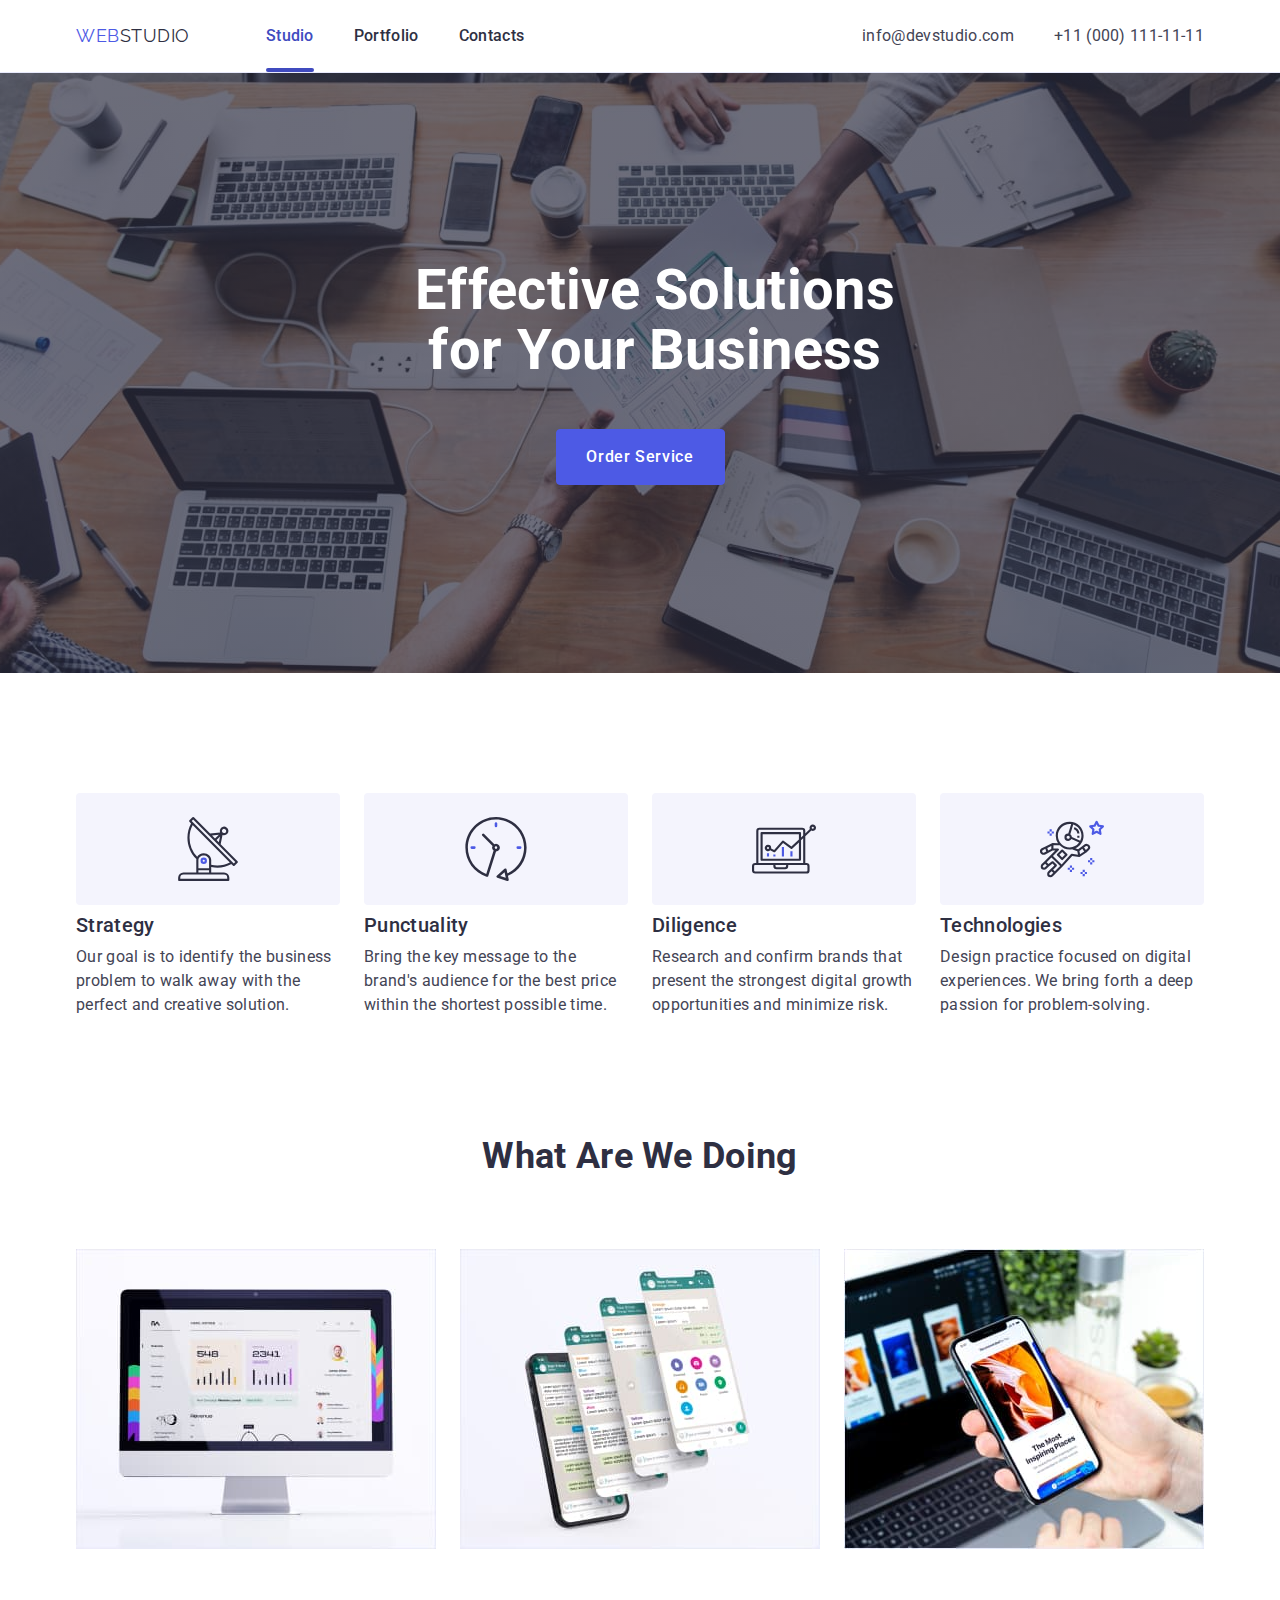
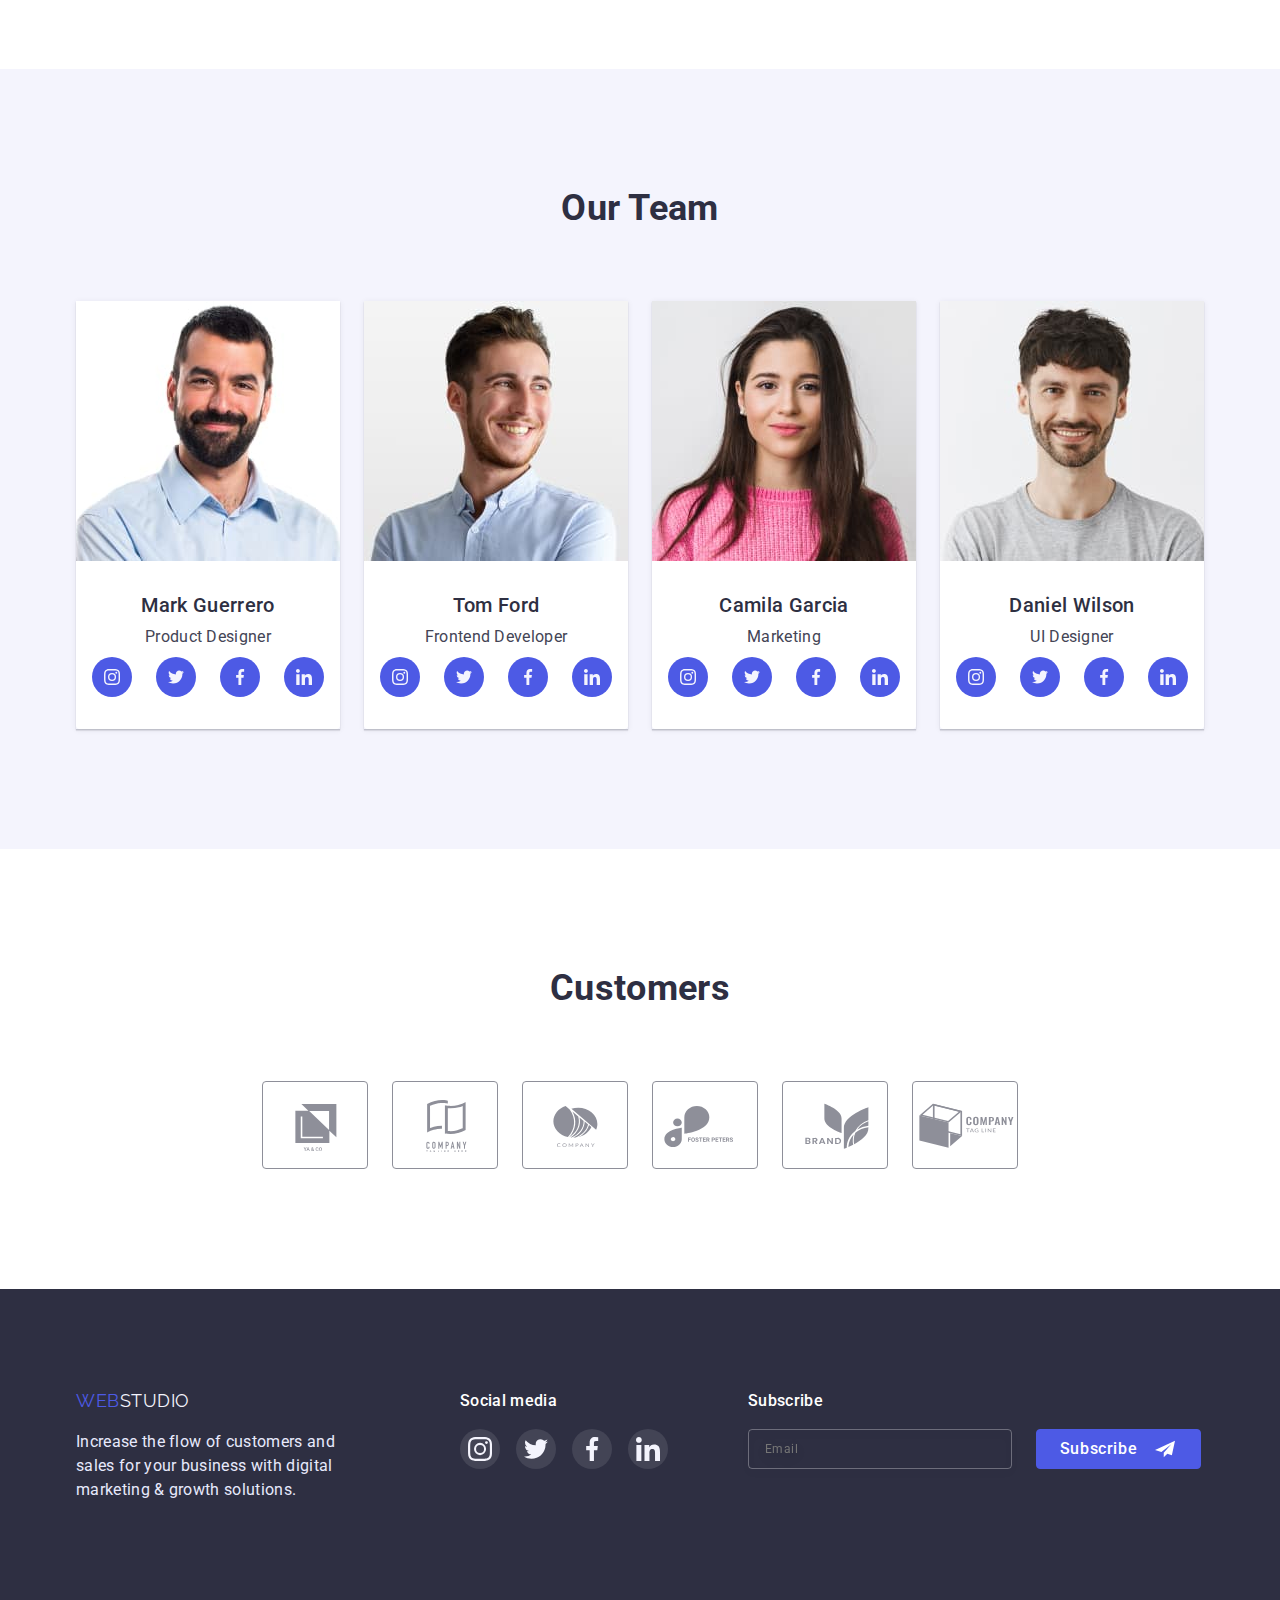
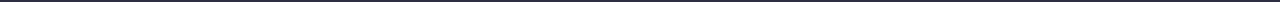
==== index.html @ 606743be "Initial commit" ====
<!DOCTYPE html>
<html lang="en">

<head>
    <meta charset="UTF-8" />
    <meta http-equiv="X-UA-Compatible" content="IE=edge" />
    <meta name="viewport" content="width=device-width, initial-scale=1.0" />
    <title>WebStudio</title>
    <link rel="preconnect" href="https://fonts.googleapis.com" />
    <link rel="preconnect" href="https://fonts.gstatic.com" crossorigin />
    <link href="https://fonts.googleapis.com/css2?family=Raleway:wght@800&family=Roboto:wght@400;500;700&display=swap"
        rel="stylesheet" />
    <link rel="stylesheet"
        href="https://cdnjs.cloudflare.com/ajax/libs/modern-normalize/1.1.0/modern-normalize.min.css">
    <link rel="stylesheet" href="./css/styles.css" />
</head>

<body>

    <!-- Header -->
    <header class="page-header">
        <div class="container header-container">
            <nav class="header-navigation">
                <a href="./index.html" class="header-logo link logo">
                    <span>Web</span>Studio
                </a>
                <ul class="site-navigation list">
                    <li class="header-item">
                        <a class="header-link link current" href="./index.html">Studio</a>
                    </li>
                    <li class="header-item">
                        <a class="header-link link " href="./portfolio.html">
                            Portfolio
                        </a>
                    </li>
                    <li class="header-item">
                        <a class="header-link link" href="">Contacts</a>
                    </li>
                </ul>
            </nav>
            <div class="contacts-address">
                <address class="contacts">
                    <ul class="contacts-navigation list">
                        <li>
                            <a class="mail-link link" href="mailto:info@devstudio.com">
                                info@devstudio.com
                            </a>
                        </li>
                        <li>
                            <a class="tel-link link" href="tel:+110001111111">
                                +11 (000) 111-11-11
                            </a>
                        </li>
                    </ul>
                </address>
            </div>
        </div>
    </header>

    <!-- Main -->
    <main>
        <section class="hero">
            <div class="hero-background">
                <div class="container">
                    <h1 class="hero-title">Effective Solutions for Your Business</h1>
                    <button data-modal-open class="hero-button button" type="button">Order Service</button>
                </div>
            </div>
        </section>
        <section class="section">
            <div class="container">
                <h2 class="section-title visually-hidden">Feature</h2>
                <ul class="feature-list list">
                    <li class="feature-item">
                        <div class="thumb-icon">
                            <svg class="feature-icon" width="64" height="64">
                                <use href="./images/icons.svg#icon-antenna"></use>
                            </svg>
                        </div>
                        <h3 class="title">Strategy</h3>
                        <p class="text">
                            Our goal is to identify the business problem to walk away with the
                            perfect and creative solution.
                        </p>
                    </li>
                    <li class="feature-item">
                        <div class="thumb-icon">
                            <svg class="feature-icon" width="64" height="64">
                                <use href="./images/icons.svg#icon-clock"></use>
                            </svg>
                        </div>
                        <h3 class="title">Punctuality</h3>
                        <p class="text">
                            Bring the key message to the brand's audience for the best price
                            within the shortest possible time.
                        </p>
                    </li>
                    <li class="feature-item icon-diagram">
                        <div class="thumb-icon">
                            <svg class="feature-icon" width="64" height="64">
                                <use href="./images/icons.svg#icon-diagram"></use>
                            </svg>
                        </div>
                        <h3 class="title">Diligence</h3>
                        <p class="text">
                            Research and confirm brands that present the strongest digital
                            growth opportunities and minimize risk.
                        </p>
                    </li>
                    <li class="feature-item icon-astronaut">
                        <div class="thumb-icon">
                            <svg class="feature-icon" width="64" height="64">
                                <use href="./images/icons.svg#icon-astronaut"></use>
                            </svg>
                        </div>
                        <h3 class="title">Technologies</h3>
                        <p class="text">
                            Design practice focused on digital experiences. We bring forth a
                            deep passion for problem-solving.
                        </p>
                    </li>
                </ul>
            </div>
        </section>

        <section class="section no-padding">
            <div class="container">
                <h2 class="section-title">What are we doing</h2>
                <ul class="work-list list">
                    <li class="work-item">
                        <img class="pic" src="./images/computer.jpg" alt="computer" width="360" height="300" />
                    </li>
                    <li class="work-item">
                        <img class="pic" src="./images/phone.jpg" alt="phone" width="360" height="300" />
                    </li>
                    <li class="work-item">
                        <img class="pic" src="./images/laptop.jpg" alt="laptop" width="360" height="300" />
                    </li>
                </ul>
            </div>
        </section>

        <section class="section section-team">
            <div class="container">
                <h2 class="section-title">Our Team</h2>
                <ul class="team-list list">
                    <li class="team-item">
                        <img class="pic" src="./images/product-designer.jpg" alt="photo-product-designer" width="264"
                            height="260" />
                        <div class="content">
                            <h3 class="title">Mark Guerrero</h3>
                            <p class="text">Product Designer</p>
                            <ul class="team-soc-list list">
                                <li class="team-soc-item"><a href="" class="team-soc-link link">
                                        <svg class="team-soc-icon" width="16" height="16">
                                            <use href="./images/icons.svg#icon-instagram">
                                            </use>
                                        </svg>
                                    </a></li>
                                <li class="team-soc-item"><a href="" class="team-soc-link link">
                                        <svg class="team-soc-icon" width="16" height="16">
                                            <use href="./images/icons.svg#icon-twitter">
                                            </use>
                                        </svg>
                                    </a></li>
                                <li class="team-soc-item"><a href="" class="team-soc-link link">
                                        <svg class="team-soc-icon" width="16" height="16">
                                            <use href="./images/icons.svg#icon-facebook">
                                            </use>
                                        </svg>
                                    </a></li>
                                <li class="team-soc-item"><a href="" class="team-soc-link link">
                                        <svg class="team-soc-icon" width="16" height="16">
                                            <use href="./images/icons.svg#icon-linkedin">
                                            </use>
                                        </svg>
                                    </a></li>
                            </ul>
                        </div>
                    </li>
                    <li class="team-item">
                        <img class="pic" src="./images/frontend-developer.jpg" alt="photo-frontend-developer"
                            width="264" height="260" />
                        <div class="content">
                            <h3 class="title">Tom Ford</h3>
                            <p class="text">Frontend Developer</p>
                            <ul class="team-soc-list list">
                                <li class="team-soc-item"><a href="" class="team-soc-link link">
                                        <svg class="team-soc-icon" width="16" height="16">
                                            <use href="./images/icons.svg#icon-instagram">
                                            </use>
                                        </svg>
                                    </a></li>
                                <li class="team-soc-item"><a href="" class="team-soc-link link">
                                        <svg class="team-soc-icon" width="16" height="16">
                                            <use href="./images/icons.svg#icon-twitter">
                                            </use>
                                        </svg>
                                    </a></li>
                                <li class="team-soc-item"><a href="" class="team-soc-link link">
                                        <svg class="team-soc-icon" width="16" height="16">
                                            <use href="./images/icons.svg#icon-facebook">
                                            </use>
                                        </svg>
                                    </a></li>
                                <li class="team-soc-item"><a href="" class="team-soc-link link">
                                        <svg class="team-soc-icon" width="16" height="16">
                                            <use href="./images/icons.svg#icon-linkedin">
                                            </use>
                                        </svg>
                                    </a></li>
                            </ul>
                        </div>
                    </li>
                    <li class="team-item">
                        <img class="pic" src="./images/marketing.jpg" alt="photo-marketing" width="264" height="260" />
                        <div class="content">
                            <h3 class="title">Camila Garcia</h3>
                            <p class="text">Marketing</p>
                            <ul class="team-soc-list list">
                                <li class="team-soc-item"><a href="" class="team-soc-link link">
                                        <svg class="team-soc-icon" width="16" height="16">
                                            <use href="./images/icons.svg#icon-instagram">
                                            </use>
                                        </svg>
                                    </a></li>
                                <li class="team-soc-item"><a href="" class="team-soc-link link">
                                        <svg class="team-soc-icon" width="16" height="16">
                                            <use href="./images/icons.svg#icon-twitter">
                                            </use>
                                        </svg>
                                    </a></li>
                                <li class="team-soc-item"><a href="" class="team-soc-link link">
                                        <svg class="team-soc-icon" width="16" height="16">
                                            <use href="./images/icons.svg#icon-facebook">
                                            </use>
                                        </svg>
                                    </a></li>
                                <li class="team-soc-item"><a href="" class="team-soc-link link">
                                        <svg class="team-soc-icon" width="16" height="16">
                                            <use href="./images/icons.svg#icon-linkedin">
                                            </use>
                                        </svg>
                                    </a></li>
                            </ul>
                        </div>
                    </li>
                    <li class="team-item">
                        <img class="pic" src="./images/ui-designer.jpg" alt="photo-ui-designer" width="264"
                            height="260" />
                        <div class="content">
                            <h3 class="title">Daniel Wilson</h3>
                            <p class="text">UI Designer</p>
                            <ul class="team-soc-list list">
                                <li class="team-soc-item"><a href="" class="team-soc-link link">
                                        <svg class="team-soc-icon" width="16" height="16">
                                            <use href="./images/icons.svg#icon-instagram">
                                            </use>
                                        </svg>
                                    </a></li>
                                <li class="team-soc-item"><a href="" class="team-soc-link link">
                                        <svg class="team-soc-icon" width="16" height="16">
                                            <use href="./images/icons.svg#icon-twitter">
                                            </use>
                                        </svg>
                                    </a></li>
                                <li class="team-soc-item"><a href="" class="team-soc-link link">
                                        <svg class="team-soc-icon" width="16" height="16">
                                            <use href="./images/icons.svg#icon-facebook">
                                            </use>
                                        </svg>
                                    </a></li>
                                <li class="team-soc-item"><a href="" class="team-soc-link link">
                                        <svg class="team-soc-icon" width="16" height="16">
                                            <use href="./images/icons.svg#icon-linkedin">
                                            </use>
                                        </svg>
                                    </a></li>
                            </ul>
                        </div>

                    </li>
                </ul>
            </div>
        </section>
        <section class="section">
            <div class="container">
                <h2 class="section-title">Customers</h2>
                <ul class="customers-list list">
                    <li class="customers-item">
                        <a href="" class="customers-link link">
                            <svg class="customers-icon" width="104" height="56">
                                <use href="./images/icons.svg#icon-logo-ya-co"></use>
                            </svg>
                        </a>
                    </li>
                    <li class=" customers-item">
                        <a href="" class="customers-link link">
                            <svg class="customers-icon" width="104" height="56">
                                <use href="./images/icons.svg#icon-logo-company-1"></use>
                            </svg>
                        </a>
                    </li>
                    <li class="customers-item">
                        <a href="" class="customers-link link">
                            <svg class="customers-icon" width="104" height="56">
                                <use href="./images/icons.svg#icon-logo-company-2"></use>
                            </svg>
                        </a>
                    </li>
                    <li class="customers-item">
                        <a href="" class="customers-link link">
                            <svg class="customers-icon" width="104" height="56">
                                <use href="./images/icons.svg#icon-logo-foster-peters"></use>
                            </svg>
                        </a>
                    </li>
                    <li class="customers-item">
                        <a href="" class="customers-link link">
                            <svg class="customers-icon" width="104" height="56">
                                <use href="./images/icons.svg#icon-logo-brand"></use>
                            </svg>
                        </a>
                    </li>
                    <li class="customers-item">
                        <a href="" class="customers-link link">
                            <svg class="customers-icon" width="104" height="56">
                                <use href="./images/icons.svg#icon-logo-tag-line"></use>
                            </svg>
                        </a>
                    </li>
                </ul>
            </div>
        </section>
    </main>

    <!-- Footer -->
    <footer class="footer">
        <div class="container">
            <div class="footer-content">
                <div class="footer-logo-text">
                    <a href="./index.html" class="footer-logo link logo">
                        <span>Web</span>Studio
                    </a>
                    <p class="footer-text">
                        Increase the flow of customers and sales for your business with digital
                        marketing & growth solutions.
                    </p>
                </div>
                <div class="footer-social">
                    <h3 class="footer-title">Social media</h3>
                    <ul class="footer-soc-list list">
                        <li class="footer-soc-item"><a href="" class="footer-soc-link link">
                                <svg class="footer-soc-icon" width="24" height="24">
                                    <use href="./images/icons.svg#icon-instagram">
                                    </use>
                                </svg>
                            </a></li>
                        <li class="footer-soc-item"><a href="" class="footer-soc-link link">
                                <svg class="footer-soc-icon" width="24" height="24">
                                    <use href="./images/icons.svg#icon-twitter">
                                    </use>
                                </svg>
                            </a></li>
                        <li class="footer-soc-item"><a href="" class="footer-soc-link link">
                                <svg class="footer-soc-icon" width="24" height="24">
                                    <use href="./images/icons.svg#icon-facebook">
                                    </use>
                                </svg>
                            </a></li>
                        <li class="footer-soc-item"><a href="" class="footer-soc-link link">
                                <svg class="footer-soc-icon" width="24" height="24">
                                    <use href="./images/icons.svg#icon-linkedin">
                                    </use>
                                </svg>
                            </a></li>
                    </ul>
                </div>
                <div class="footer-online-form">
                    <h3 class="footer-title">Subscribe</h3>
                    <form class="online-form">
                        <input class="online-input" name="online-email" type="email" placeholder="Email">
                        <button class="online-button button" type="submit">
                            Subscribe
                            <svg class="button-icon" width="24" height="20">
                                <use href="./images/icons.svg#icon-Subscribe">
                                </use>
                            </svg>
                        </button>
                    </form>
                </div>
            </div>
        </div>
    </footer>

    <!-- Modal window -->
    <div data-modal class="backdrop is-hidden">
        <div class="modal">
            <button data-modal-close class="modal-button" type="button">
                <svg width="24" height="24">
                    <use href="./images/icons.svg#icon-close">
                    </use>
                </svg>
            </button>
            <p class="modal-title">Leave your contacts and we will call you back</p>
            <form class="modal-form">
                <div class="modal-field-input">
                    <div class="modal-field">
                        <label class="input-text" for="name">Name</label>
                        <div class="input-wrap">
                            <input class="modal-input" name="user-name" id="name" type="text">
                            <svg class="modal-icon" width="18" height="24">
                                <use href="./images/icons.svg#icon-person">
                                </use>
                            </svg>
                        </div>
                    </div>
                    <div class="modal-field">
                        <label class="input-text" for="tel">Phone</label>
                        <div class="input-wrap">
                            <input class="modal-input" name="user-tel" id="tel" type="tel">
                            <svg class="modal-icon" width="18" height="24">
                                <use href="./images/icons.svg#icon-phone">
                                </use>
                            </svg>
                        </div>
                    </div>
                    <div class="modal-field">
                        <label class="input-text" for="email">Email</label>
                        <div class="input-wrap">
                            <input class="modal-input" name="user-email" id="email" type="email">
                            <svg class="modal-icon" width="18" height="24">
                                <use href="./images/icons.svg#icon-email">
                                </use>
                            </svg>
                        </div>
                    </div>
                    <div class="modal-field">
                        <label class="input-text" for="text">Comment</label>
                        <textarea class="modal-comment" name="text" id="text" placeholder="Text input"></textarea>
                    </div>
                </div>
                <div class="modal-field">
                    <input class="checkbox-input visually-hidden" type="checkbox" name="conditions" id="conditions"
                        value="true">
                    <label class="checkbox-text" for="conditions">I accept the terms and conditions of the <span>Privacy
                            Policy</span></label>
                </div>

                <button class="hero-button button" type="submit">Send</button>
            </form>
        </div>

    </div>
    <script src="./js/modal.js"></script>
</body>

</html>
---- css/styles.css ----
:root {
  --primary-text-color: #434455;
  --dark-background-color: #2e2f42;
  --primary-active-color: #4d5ae5;
  --important-color: #ffffff;
  --pressed-state-color: #404bbf;
  --accent-color: #e7e9fc;
  --light-background-color: #f4f4fd;
  --lin-gradient: linear-gradient(rgba(46, 47, 66, 0.7), rgba(46, 47, 66, 0.7));
  --border-color: #8e8f99;
  --success-messages-color: #31d0aa;
  --timing-function: cubic-bezier(0.4, 0, 0.2, 1);
}

h1,
h2,
h3,
h4,
h5,
h6,
p {
  margin-top: 0;
  margin-bottom: 0;
}

.list {
  list-style: none;
  margin: 0px;
  padding: 0px;
}

.link {
  text-decoration: none;
}

img {
  display: block;
}

.title {
  margin-bottom: 8px;
}

body {
  font-family: 'Roboto', sans-serif;
  letter-spacing: 0.02em;
  font-size: 16px;
  line-height: 1.5;

  color: var(--primary-text-color);
  background-color: var(--important-color);
}

.container {
  width: 1158px;
  margin: 0 auto;
  padding: 0px 15px;
}

.button {
  display: inline-block;
  border: 1px solid transparent;
  border-radius: 4px;

  font-family: inherit;
  font-weight: 500;
  font-size: 16px;
  line-height: 1.5;
  letter-spacing: 0.04em;
  cursor: pointer;
  text-align: center;
}

.logo {
  font-family: 'Raleway';
  font-size: 18px;
  line-height: 1.33;
  letter-spacing: 0.03em;
  text-transform: uppercase;
}

.visually-hidden {
  position: absolute;

  width: 1px;
  height: 1px;
  margin: -1px;
  border: 0;
  padding: 0;

  white-space: nowrap;
  clip-path: inset(100%);
  clip: rect(0 0 0 0);
  overflow: hidden;
}

/* =============Header logo=============== */
.page-header {
  border-bottom: 1px solid var(--accent-color);
}

.header-logo {
  display: block;
  margin-right: 76px;
  padding-top: 24px;
  padding-bottom: 24px;

  color: var(--dark-background-color);

  transition: color 250ms var(--timing-function);
}

.header-logo span {
  color: var(--primary-active-color);
}

.header-logo:hover,
.header-logo:focus {
  color: var(--primary-active-color);
}

/* =============Site navigation=============== */
.header-link {
  position: relative;

  display: block;
  padding-top: 24px;
  padding-bottom: 24px;

  font-weight: 500;
  font-size: 16px;
  line-height: 1.5;

  color: var(--dark-background-color);

  transition: color 250ms var(--timing-function);
}

.site-navigation .header-link:hover,
.site-navigation .header-link:focus {
  color: var(--primary-active-color);
}

.site-navigation .header-link.link.current {
  color: var(--pressed-state-color);
}
.current::after {
  content: '';

  width: 100%;
  height: 4px;

  position: absolute;
  left: 0;
  bottom: 0;

  display: block;

  background-color: var(--pressed-state-color);
  border-radius: 2px;
}

.site-navigation {
  display: flex;
  gap: 40px;
}

.header-navigation {
  display: flex;
}

.header-container {
  display: flex;
  align-items: center;
}

/* =============Contacts=============== */
.mail-link,
.tel-link {
  font-style: normal;
  font-weight: 400;
  font-size: 16px;
  line-height: 1.5;
  padding-top: 24px;
  padding-bottom: 24px;

  color: var(--primary-text-color);

  transition: color 250ms var(--timing-function);
}

.contacts .mail-link:hover,
.contacts .mail-link:focus,
.contacts .tel-link:hover,
.contacts .tel-link:focus {
  color: var(--primary-active-color);
}

.contacts-navigation {
  display: flex;
  gap: 40px;
}

.contacts-address {
  margin-left: auto;
}

/* =============Hero=============== */
.hero {
  max-width: 1440px;
  height: 600px;

  background-color: var(--dark-background-color);

  padding-top: 188px;
  padding-bottom: 188px;
  margin-right: auto;
  margin-left: auto;

  background-image: var(--lin-gradient), url(../images/people-office.jpg);
  background-size: cover;
  background-repeat: no-repeat;
  background-position: center;
}

.hero .container {
  max-width: 494px;
  text-align: center;
}

.hero-title {
  width: 494px;
  margin-bottom: 48px;

  color: var(--important-color);
  font-weight: 700;
  font-size: 56px;
  line-height: 1.07;
  text-align: center;
}

.hero-button {
  min-width: 169px;
  height: 56px;

  color: var(--important-color);
  background-color: var(--primary-active-color);
  border-color: var(--primary-active-color);

  transition: background-color 250ms var(--timing-function),
    border-color 250ms var(--timing-function);
}

.hero-button:is(:hover, :focus) {
  background-color: var(--pressed-state-color);
  border-color: var(--pressed-state-color);
}

/* =============Sections=============== */
.section {
  padding-top: 120px;
  padding-bottom: 120px;
}

.section.no-padding {
  padding-top: 0px;
  padding-bottom: 120px;
}

.section-title {
  margin-bottom: 72px;

  color: var(--dark-background-color);
  font-size: 36px;
  line-height: 1.11;
  text-align: center;
  text-transform: capitalize;
}

.feature-list .title {
  color: var(--dark-background-color);
  font-weight: 500;
  font-size: 20px;
  line-height: 1.2;
}

.feature-list {
  display: flex;
  flex-wrap: wrap;
}

.feature-item {
  width: calc((100% - 72px) / 4);
  margin-right: 24px;
  margin-bottom: 24px;
}

.feature-item:nth-child(4n) {
  margin-right: 0px;
}

.feature-item:nth-last-child(-n + 4) {
  margin-bottom: 0px;
}

.feature-item .thumb-icon {
  width: 100%;
  height: 112px;
  border-radius: 4px;
  margin: 0px auto 8px auto;
  display: flex;
  justify-content: center;
  align-items: center;
  text-align: center;
  background-color: var(--light-background-color);
}

.feature-item .thumb-icon > use {
  display: block;
}

.work-list {
  display: flex;
  gap: 24px;
}

.work-item {
  width: 360px;
}

section.section-team {
  background-color: var(--light-background-color);
}

.team-list {
  display: flex;
  flex-wrap: wrap;
}

.team-item {
  width: calc((100% - 72px) / 4);
  margin-right: 24px;
  margin-bottom: 24px;
  box-shadow: 0px 1px 6px rgba(46, 47, 66, 0.08),
    0px 1px 1px rgba(46, 47, 66, 0.16), 0px 2px 1px rgba(46, 47, 66, 0.08);
}

.team-item:nth-child(4n) {
  margin-right: 0px;
}

.team-item:nth-last-child(-n + 4) {
  margin-bottom: 0px;
}

.team-item .content {
  display: block;
  max-width: 264px;
  padding-top: 32px;
  padding-bottom: 32px;
  border-radius: 0px 0px 4px 4px;
  background-color: var(--important-color);
  text-align: center;
}

.team-list .title {
  color: var(--dark-background-color);
  font-weight: 500;
  font-size: 20px;
  line-height: 1.2;
}

.team-soc-list {
  display: flex;
  justify-content: center;
  gap: 24px;
}

.team-soc-item {
  width: 40px;
  height: 40px;
  margin-top: 8px;
}

.team-soc-link {
  width: 100%;
  height: 100%;
  border-radius: 50%;

  display: flex;
  justify-content: center;
  align-items: center;

  background-color: var(--primary-active-color);

  transition: background-color 250ms var(--timing-function);
}

.team-soc-link:is(:hover, :focus) {
  background-color: var(--pressed-state-color);
}

.customers-list {
  display: flex;
  gap: 24px;
  justify-content: center;
}

.customers-item {
  width: calc((100%-120px) / 6);
  height: 88px;
}

.customers-link {
  width: 100%;
  height: 100%;
  border: 1px solid var(--border-color);
  border-radius: 4px;
  display: flex;
  justify-content: center;
  align-items: center;

  transition: border-color 250ms var(--timing-function);
}

.customers-link:is(:hover, :focus) {
  border-color: var(--pressed-state-color);
}

.customers-icon {
  fill: var(--border-color);

  transition: fill 250ms var(--timing-function);
}

.customers-link:is(:hover, :focus) .customers-icon {
  fill: var(--pressed-state-color);
}

/* =============Footer=============== */
.footer {
  padding-top: 100px;
  padding-bottom: 100px;

  background: var(--dark-background-color);
}

.footer-content {
  display: flex;
}

.footer .footer-logo {
  color: var(--light-background-color);
  font-family: 'Raleway';

  transition: color 250ms var(--timing-function);
}

.footer-logo span {
  color: var(--primary-active-color);
}

.footer-logo:hover,
.footer-logo:focus {
  color: var(--primary-active-color);
}

.footer .footer-text {
  width: 264px;
  margin-top: 16px;

  color: var(--accent-color);
}

.footer-logo-text {
  display: block;
  margin-right: 120px;
}

.footer-title {
  font-weight: 500;
  font-size: 16px;
  line-height: 1.5;

  color: var(--important-color);
  margin-bottom: 16px;
}

.footer-social {
  display: block;
  margin-right: 80px;
}

.footer-soc-list {
  display: flex;
  justify-content: center;
  gap: 16px;
}

.footer-soc-item {
  width: 40px;
  height: 40px;
}

.footer-soc-link {
  width: 100%;
  height: 100%;

  border-radius: 50%;

  display: flex;
  justify-content: center;
  align-items: center;
  background-color: var(--primary-text-color);

  transition: background-color 250ms var(--timing-function);
}

.footer-soc-link:is(:hover, :focus) {
  background-color: var(--success-messages-color);
}

.online-form {
  display: flex;
  gap: 24px;
}

.online-input {
  width: 264px;
  height: 40px;
  border: 1px solid rgba(255, 255, 255, 0.3);
  border-radius: 4px;

  padding-left: 16px;

  font-size: 12px;
  line-height: 2;
  letter-spacing: 0.04em;

  color: rgba(255, 255, 255, 0.6);
  filter: drop-shadow(0px 4px 4px rgba(0, 0, 0, 0.15));
  background-color: transparent;
}

.online-button {
  width: 165px;
  height: 40px;

  display: flex;

  justify-content: center;
  align-items: center;
  border-radius: 4px;

  color: var(--important-color);
  background-color: var(--primary-active-color);
  border-color: var(--primary-active-color);

  transition: background-color 250ms var(--timing-function),
    border-color 250ms var(--timing-function);
}

.button-icon {
  fill: var(--important-color);
  margin-left: 16px;
}

.online-button:is(:hover, :focus) {
  background-color: var(--pressed-state-color);
  border-color: var(--pressed-state-color);
}

/* .button-wrap {
  display: flex;
  gap: 16px;
  justify-content: center;
  align-items: center;
} */

/* =============Portfolio=============== */
.section-portfolio {
  padding-top: 96px;
  padding-bottom: 120px;
}

.button-filter {
  padding: 12px 24px;

  color: var(--primary-active-color);
  background-color: var(--light-background-color);
  border-color: var(--accent-color);

  transition: color 250ms var(--timing-function),
    background-color 250ms var(--timing-function),
    box-shadom 250ms var(--timing-function);
}

.button-filter:is(:hover, :focus) {
  color: var(--important-color);
  background-color: var(--pressed-state-color);
  box-shadow: 0px 3px 1px rgba(0, 0, 0, 0.1), 0px 2px 1px rgba(0, 0, 0, 0.08),
    0px 2px 2px rgba(0, 0, 0, 0.12);
}

.project-card-list .title {
  color: var(--dark-background-color);
  font-weight: 500;
  font-size: 20px;
  line-height: 1.2;
}

.filter-list {
  display: flex;
  gap: 24px;
  justify-content: center;
}

.filter-container {
  margin-bottom: 81px;
}

.project-card-list {
  display: flex;
  flex-wrap: wrap;
  gap: 48px 24px;
}

.project-card-link {
  display: block;
  transition: box-shadow 250ms var(--timing-function);
}

.project-card-thumb {
  position: relative;
  top: 0px;
  left: 0px;
  overflow: hidden;
}

.project-card-thumb::before {
  content: '';

  position: absolute;

  width: 100%;
  height: 100%;

  background-color: var(--primary-active-color);

  transform: translateY(100%);
  transition: transform 250ms var(--timing-function);
}

.project-card-item:hover .project-card-thumb::before {
  transform: translateY(0%);
}

.project-card-thumb .text {
  position: absolute;
  display: inline-block;
  width: 296px;
  top: 40px;
  left: 50%;
  transform: translate(-50%);
  opacity: 0;

  color: var(--light-background-color);

  transition: opacity 250ms var(--timing-function);
}

.project-card-item:hover .text {
  opacity: 1;
}

.project-card-item {
  width: calc((100% - 48px) / 3);
}

.project-card-item:nth-child(3n) {
  margin-right: 0px;
}

.project-card-item:nth-last-child(-n + 3) {
  margin-bottom: 0px;
}

.project-card-item .content {
  display: block;
  border-right: 1px solid var(--accent-color);
  border-bottom: 1px solid var(--accent-color);
  border-left: 1px solid var(--accent-color);
  background-color: var(--important-color);
  padding: 32px 16px;
  text-align: left;
}

.project-card-link:is(:hover, :focuc) {
  box-shadow: 0px 1px 6px rgba(46, 47, 66, 0.08),
    0px 1px 1px rgba(46, 47, 66, 0.16), 0px 2px 1px rgba(46, 47, 66, 0.08);
}

/* =============Backdrop=============== */
.backdrop {
  position: fixed;
  top: 0;
  left: 0;
  width: 100%;
  height: 100%;

  background: rgba(46, 47, 66, 0.4);

  transition: opacity 250ms var(--timing-function),
    visibility 250ms var(--timing-function);
}

.backdrop.is-hidden {
  opacity: 0;
  visibility: hidden;
  pointer-events: none;
}

.modal {
  position: absolute;
  top: 50%;
  left: 50%;
  transform: translate(-50%, -50%) scale(1);

  width: 408px;
  min-height: 576px;
  padding: 72px 24px 24px 24px;

  background: #fcfcfc;
  box-shadow: 0px 1px 1px rgba(0, 0, 0, 0.14), 0px 1px 3px rgba(0, 0, 0, 0.12),
    0px 2px 1px rgba(0, 0, 0, 0.2);
  border-radius: 4px;

  transition: transform 250ms var(--timing-function);
}

.backdrop.is-hidden .modal {
  transform: translate(-50%, -50%) scale(0);
}

.modal-button {
  position: absolute;
  top: 24px;
  right: 24px;

  width: 24px;
  height: 24px;
  border: 1px solid rgba(0, 0, 0, 0.1);
  border-radius: 50%;
  background-color: var(--accent-color);

  display: flex;
  justify-content: center;
  align-items: center;
  margin-left: auto;
  cursor: pointer;

  transition: color 250ms var(--timing-function),
    background-color 250ms var(--timing-function),
    fill 250ms var(--timing-function);
}

.modal-title {
  font-weight: 500;
  font-size: 16px;

  text-align: center;
  margin-bottom: 16px;

  color: var(--dark-background-color);
}
.modal-button:hover,
.modal-button:focus {
  color: var(--pressed-state-color);
  background-color: var(--pressed-state-color);
  fill: var(--important-color);
}

.modal-input {
  width: 100%;
  height: 40px;
  outline: transparent;

  border: 1px solid rgba(33, 33, 33, 0.2);
  border-radius: 4px;
  padding-left: 38px;

  background-color: transparent;
  color: var(--dark-background-color);
}

.modal-input:focus {
  border: 1px solid var(--primary-active-color);
}

.modal-input:focus + .modal-icon {
  fill: var(--primary-active-color);
}

.modal-input::placeholder {
  color: rgba(117, 117, 117, 0.5);
}
.input-wrap {
  position: relative;
  margin-bottom: 8px;
}
.modal-icon {
  position: absolute;
  left: 16px;
  top: 50%;
  transform: translateY(-50%);
}

.input-text {
  font-size: 12px;
  line-height: 1.17;
  letter-spacing: 0.04em;

  display: inline-block;
  margin-bottom: 4px;

  color: var(--border-color);
}

.modal-comment {
  width: 100%;
  height: 135px;
  outline: transparent;

  border: 1px solid rgba(33, 33, 33, 0.2);
  border-radius: 4px;
  padding: 16px;
  resize: none;

  font-size: 12px;
  line-height: 1.17;
  letter-spacing: 0.04em;

  background-color: transparent;
  color: var(--dark-background-color);
}

.modal-comment:focus {
  border: 1px solid var(--primary-active-color);
}

.modal-comment::placeholder {
  color: rgba(117, 117, 117, 0.5);
}

.modal-field-input {
  margin-bottom: 16px;
  text-align: left;
}
.checkbox-text {
  font-size: 12px;
  line-height: 1.17;
  letter-spacing: 0.04em;

  display: flex;
  margin-bottom: 24px;

  color: #757575;
}

.checkbox-text::before {
  content: '';
  width: 16px;
  height: 16px;
  margin-right: 8px;

  border: 1.25px solid var(--dark-background-color);
  border-radius: 2px;
}

.checkbox-text span {
  text-decoration-line: underline;
  padding-left: 4px;
  color: var(--primary-active-color);
}

.checkbox-input:checked + .checkbox-text::before {
  background-color: var(--pressed-state-color);
  border: none;
  background-image: url(../images/click.svg);
  background-repeat: no-repeat;
  background-position: center;
}

.checkbox-input:focus + .checkbox-text::before {
  border-color: var(--pressed-state-color);
}

.modal-form {
  text-align: center;
}
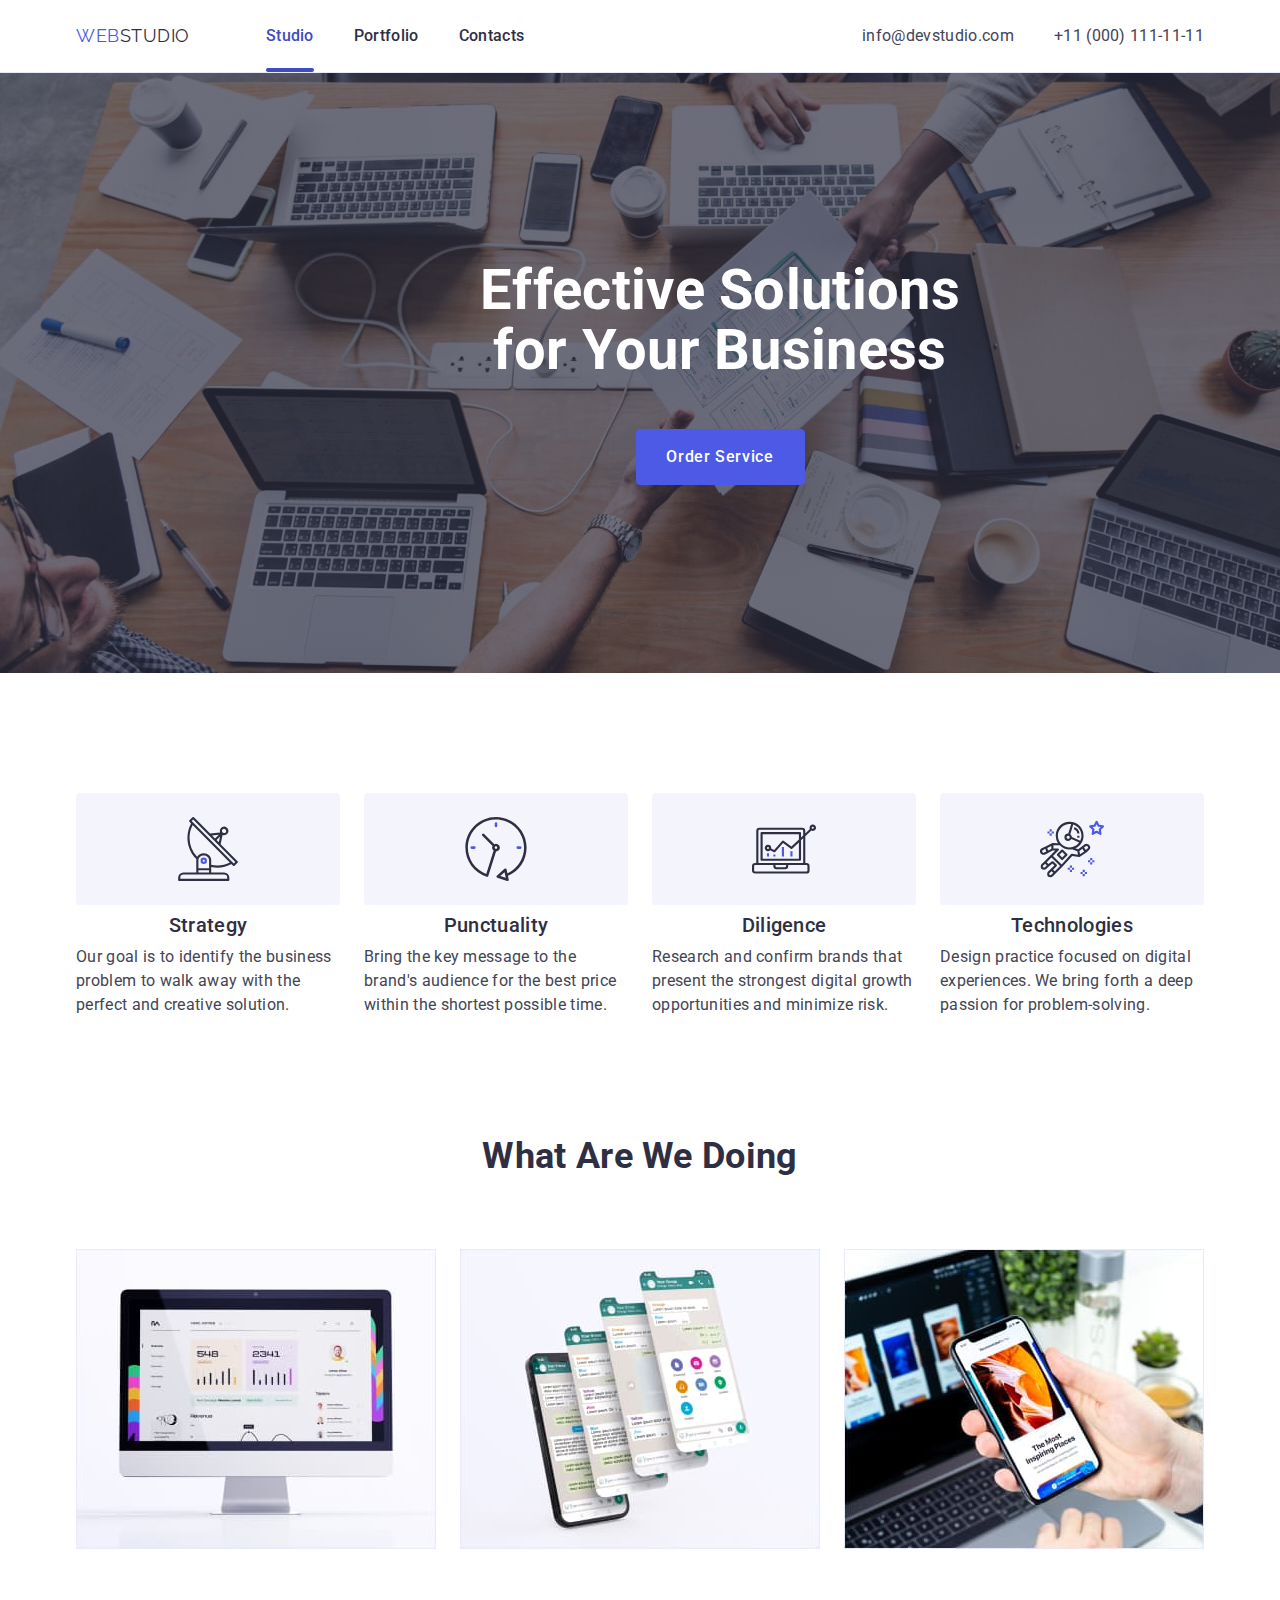
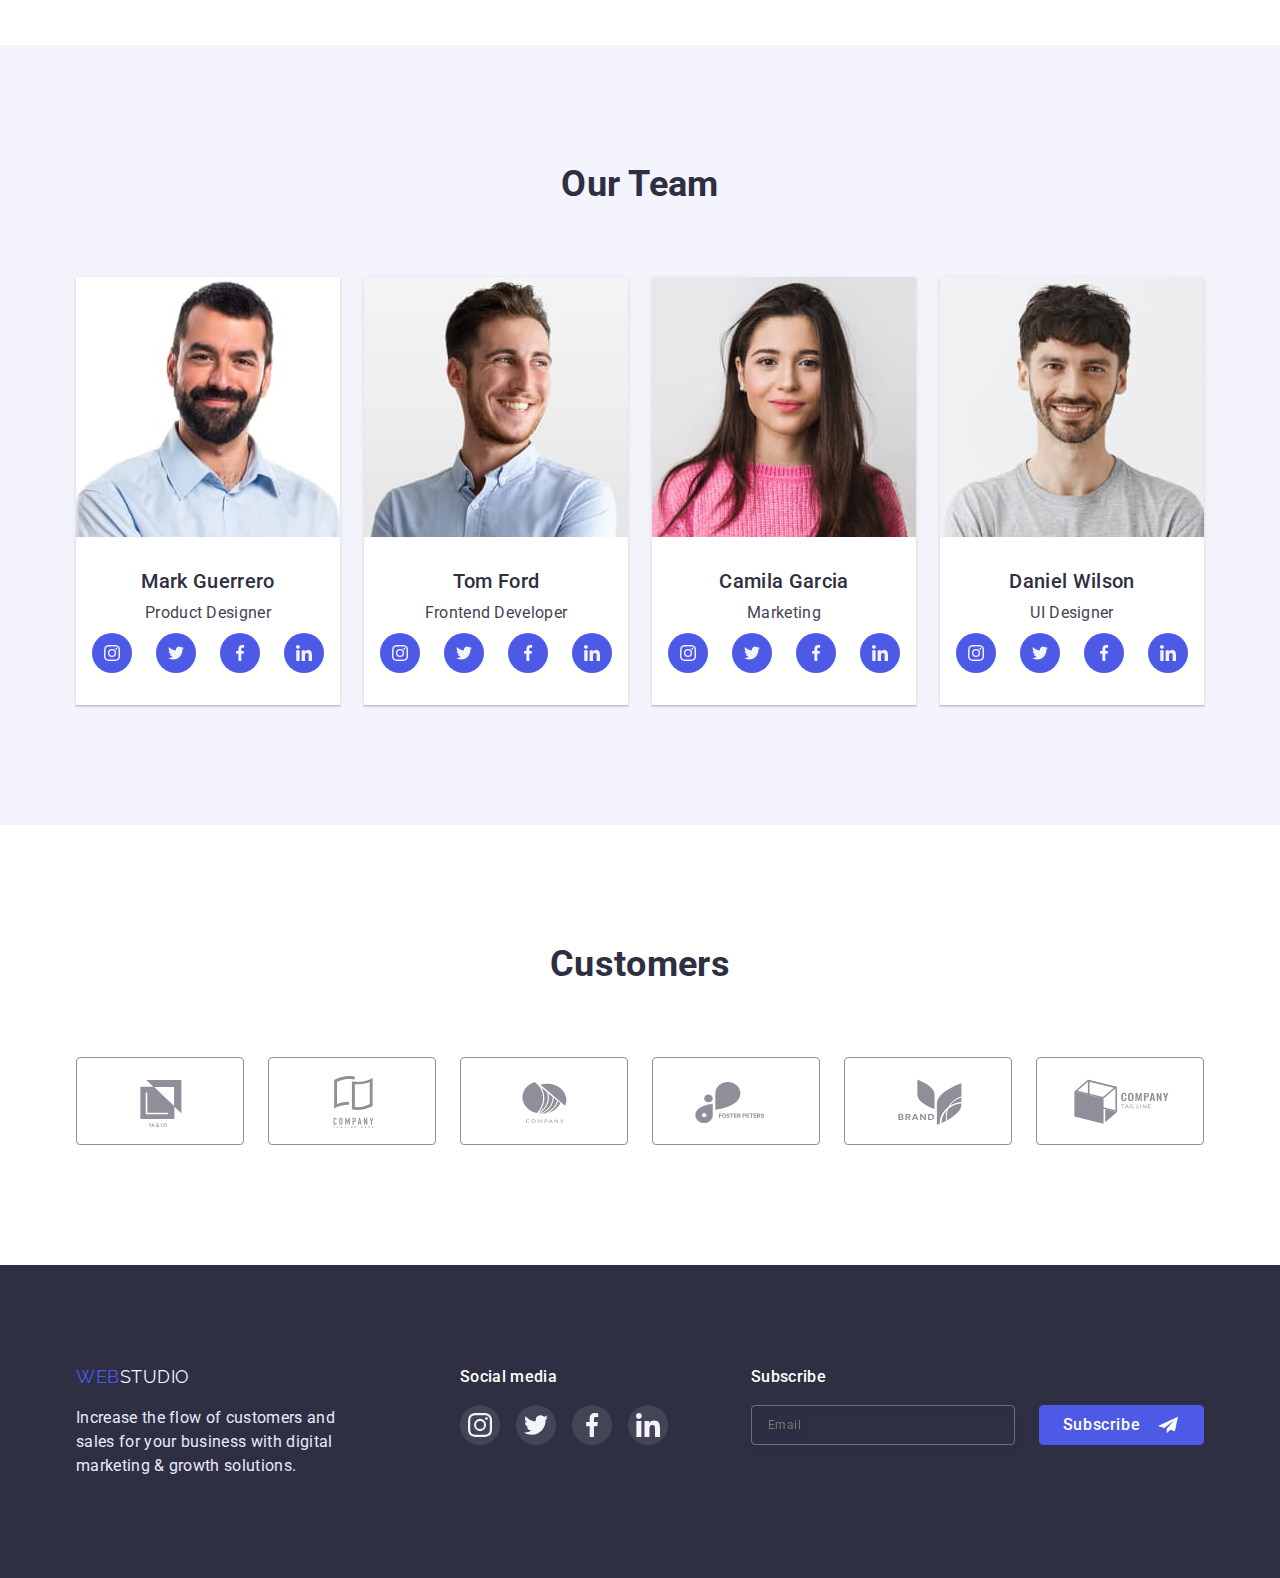
==== commit dad66c5b: "added an adaptive layout on the main page" ====
--- a/index.html
+++ b/index.html
@@ -13,6 +13,9 @@
     <link rel="stylesheet"
         href="https://cdnjs.cloudflare.com/ajax/libs/modern-normalize/1.1.0/modern-normalize.min.css">
     <link rel="stylesheet" href="./css/styles.css" />
+    <link rel="stylesheet" href="./css/mobile.css" />
+    <link rel="stylesheet" href="./css/tablet.css" />
+    <link rel="stylesheet" href="./css/desktop.css" />
 </head>
 
 <body>
@@ -54,11 +57,86 @@
                     </ul>
                 </address>
             </div>
+            <button class="menu-button js-open-menu" type="button" aria-expanded="false" aria-controls="mobile-menu">
+                <svg class="menu-icon" width="32" height="22">
+                    <use href="./images/icons.svg#icon-menu-icon"></use>
+                </svg>
+            </button>
+        </div>
+        <div class="mobile-menu js-menu-container is-open" id="mobile-menu">
+            <div class="container mobile-menu-container">
+                <div class="blok-menu">
+                    <button class="menu-close-button js-close-menu" type="button">
+                        <svg width="24" height="24">
+                            <use href="./images/icons.svg#icon-close">
+                            </use>
+                        </svg>
+                    </button>
+                    <ul class="mobile-menu-list list">
+                        <li class="mobile-menu-item">
+                            <a class="mobile-menu-link link current" href="./index.html">Studio</a>
+                        </li>
+                        <li class="mobile-menu-item">
+                            <a class="mobile-menu-link link " href="./portfolio.html">
+                                Portfolio
+                            </a>
+                        </li>
+                        <li class="mobile-menu-item">
+                            <a class="mobile-menu-link link" href="">Contacts</a>
+                        </li>
+                    </ul>
+                </div>
+                <div>
+                    <div class="mobile-contacts-address">
+                        <address class="mobile-contacts">
+                            <ul class="mobile-contacts-navigation list">
+                                <li>
+                                    <a class="mobile-tel-link link" href="tel:+110001111111">
+                                        +11 (000) 111-11-11
+                                    </a>
+                                </li>
+                                <li>
+                                    <a class="mobile-mail-link link" href="mailto:info@devstudio.com">
+                                        info@devstudio.com
+                                    </a>
+                                </li>
+                            </ul>
+                        </address>
+                    </div>
+                    <ul class="mobile-soc-list list">
+                        <li class="mobile-soc-item"><a href="" class="mobile-soc-link link">
+                                <svg class="mobile-soc-icon" width="16" height="16">
+                                    <use href="./images/icons.svg#icon-instagram">
+                                    </use>
+                                </svg>
+                            </a></li>
+                        <li class="mobile-soc-item"><a href="" class="team-soc-link link">
+                                <svg class="mobile-soc-icon" width="16" height="16">
+                                    <use href="./images/icons.svg#icon-twitter">
+                                    </use>
+                                </svg>
+                            </a></li>
+                        <li class="mobile-soc-item"><a href="" class="team-soc-link link">
+                                <svg class="mobile-soc-icon" width="16" height="16">
+                                    <use href="./images/icons.svg#icon-facebook">
+                                    </use>
+                                </svg>
+                            </a></li>
+                        <li class="mobile-soc-item"><a href="" class="team-soc-link link">
+                                <svg class="mobile-soc-icon" width="16" height="16">
+                                    <use href="./images/icons.svg#icon-linkedin">
+                                    </use>
+                                </svg>
+                            </a></li>
+                    </ul>
+                </div>
+            </div>
         </div>
     </header>
 
     <!-- Main -->
     <main>
+
         <section class="hero">
             <div class="hero-background">
                 <div class="container">
@@ -67,7 +145,8 @@
                 </div>
             </div>
         </section>
-        <section class="section">
+
+        <section class="section section-feature">
             <div class="container">
                 <h2 class="section-title visually-hidden">Feature</h2>
                 <ul class="feature-list list">
@@ -123,18 +202,24 @@
             </div>
         </section>
 
-        <section class="section no-padding">
+        <section class="section section-work no-padding">
             <div class="container">
                 <h2 class="section-title">What are we doing</h2>
                 <ul class="work-list list">
                     <li class="work-item">
-                        <img class="pic" src="./images/computer.jpg" alt="computer" width="360" height="300" />
+                        <img class="pic" src="./images/computer.jpg"
+                            srcset="./images/computer.jpg 1x, ./images/computer-2x.jpg 2x" alt="computer" width="360"
+                            height="300" />
                     </li>
                     <li class="work-item">
-                        <img class="pic" src="./images/phone.jpg" alt="phone" width="360" height="300" />
+                        <img class="pic" src="./images/phone.jpg"
+                            srcset="./images/phone.jpg 1x, ./images/phone-2x.jpg 2x" alt="phone" width="360"
+                            height="300" />
                     </li>
                     <li class="work-item">
-                        <img class="pic" src="./images/laptop.jpg" alt="laptop" width="360" height="300" />
+                        <img class="pic" src="./images/laptop.jpg"
+                            srcset="./images/laptop.jpg 1x, ./images/laptop-2x.jpg 2x" alt="laptop" width="360"
+                            height="300" />
                     </li>
                 </ul>
             </div>
@@ -145,8 +230,9 @@
                 <h2 class="section-title">Our Team</h2>
                 <ul class="team-list list">
                     <li class="team-item">
-                        <img class="pic" src="./images/product-designer.jpg" alt="photo-product-designer" width="264"
-                            height="260" />
+                        <img class="pic" src="./images/product-designer.jpg"
+                            srcset="./images/product-designer.jpg 1x, ./images/product-designer-2x.jpg 2x"
+                            alt="photo-product-designer" width="264" height="260" />
                         <div class="content">
                             <h3 class="title">Mark Guerrero</h3>
                             <p class="text">Product Designer</p>
@@ -179,8 +265,9 @@
                         </div>
                     </li>
                     <li class="team-item">
-                        <img class="pic" src="./images/frontend-developer.jpg" alt="photo-frontend-developer"
-                            width="264" height="260" />
+                        <img class="pic" src="./images/frontend-developer.jpg"
+                            srcset="./images/frontend-developer.jpg 1x, ./images/frontend-developer-2x.jpg 2x"
+                            alt="photo-frontend-developer" width="264" height="260" />
                         <div class="content">
                             <h3 class="title">Tom Ford</h3>
                             <p class="text">Frontend Developer</p>
@@ -213,7 +300,9 @@
                         </div>
                     </li>
                     <li class="team-item">
-                        <img class="pic" src="./images/marketing.jpg" alt="photo-marketing" width="264" height="260" />
+                        <img class="pic" src="./images/marketing.jpg"
+                            srcset="./images/marketing.jpg 1x, ./images/marketing-2x.jpg 2x" alt="photo-marketing"
+                            width="264" height="260" />
                         <div class="content">
                             <h3 class="title">Camila Garcia</h3>
                             <p class="text">Marketing</p>
@@ -246,8 +335,9 @@
                         </div>
                     </li>
                     <li class="team-item">
-                        <img class="pic" src="./images/ui-designer.jpg" alt="photo-ui-designer" width="264"
-                            height="260" />
+                        <img class="pic" src="./images/ui-designer.jpg"
+                            srcset="./images/ui-designer.jpg 1x, ./images/ui-designer-2x.jpg 2x" alt="photo-ui-designer"
+                            width="264" height="260" />
                         <div class="content">
                             <h3 class="title">Daniel Wilson</h3>
                             <p class="text">UI Designer</p>
@@ -283,7 +373,8 @@
                 </ul>
             </div>
         </section>
-        <section class="section">
+
+        <section class="section section-customers">
             <div class="container">
                 <h2 class="section-title">Customers</h2>
                 <ul class="customers-list list">
@@ -332,6 +423,7 @@
                 </ul>
             </div>
         </section>
+
     </main>
 
     <!-- Footer -->
@@ -453,6 +545,7 @@
 
     </div>
     <script src="./js/modal.js"></script>
+    <script defer src="./js/mobile-menu.js"></script>
 </body>
 
 </html>--- a/css/styles.css
+++ b/css/styles.css
@@ -35,6 +35,7 @@
 
 img {
   display: block;
+  height: auto;
 }
 
 .title {
@@ -52,8 +53,6 @@
 }
 
 .container {
-  width: 1158px;
-  margin: 0 auto;
   padding: 0px 15px;
 }
 
@@ -95,13 +94,18 @@
 }
 
 /* =============Header logo=============== */
+.header-container {
+  display: flex;
+  align-items: center;
+  justify-content: space-between;
+}
+
 .page-header {
   border-bottom: 1px solid var(--accent-color);
 }
 
 .header-logo {
   display: block;
-  margin-right: 76px;
   padding-top: 24px;
   padding-bottom: 24px;
 
@@ -119,238 +123,149 @@
   color: var(--primary-active-color);
 }
 
-/* =============Site navigation=============== */
-.header-link {
-  position: relative;
-
-  display: block;
-  padding-top: 24px;
-  padding-bottom: 24px;
-
+.site-navigation {
+  display: none;
+}
+.contacts-address {
+  display: none;
+}
+
+/* =============Hero=============== */
+.hero {
+  width: 428px;
+  height: 432px;
+
+  background-color: var(--dark-background-color);
+
+  padding-top: 112px;
+  padding-bottom: 112px;
+  margin-right: auto;
+  margin-left: auto;
+
+  background-image: var(--lin-gradient), url(../images/mobile-people-office.jpg);
+  background-size: cover;
+  background-repeat: no-repeat;
+  background-position: center;
+}
+
+@media (min-device-pixel-ratio: 2),
+  (-webkit-min-device-pixel-ratio: 2),
+  (min-resolution: 192dpi),
+  (min-resolution: 2dppx) {
+  .hero {
+    background-image: url(../images/mobile-people-office-2x.jpg);
+  }
+}
+
+.hero .container {
+  max-width: 350px;
+  text-align: center;
+}
+
+.hero-title {
+  max-width: 320px;
+  margin-bottom: 72px;
+
+  color: var(--important-color);
+  font-weight: 700;
+  font-size: 32px;
+  line-height: 1.11;
+}
+
+.hero-button {
+  min-width: 169px;
+  height: 56px;
+
+  color: var(--important-color);
+  background-color: var(--primary-active-color);
+  border-color: var(--primary-active-color);
+
+  transition: background-color 250ms var(--timing-function),
+    border-color 250ms var(--timing-function);
+}
+
+.hero-button:is(:hover, :focus) {
+  background-color: var(--pressed-state-color);
+  border-color: var(--pressed-state-color);
+}
+
+/* =============Sections=============== */
+.section {
+  padding-top: 96px;
+  padding-bottom: 96px;
+}
+
+.section.no-padding {
+  padding-top: 0px;
+  padding-bottom: 96px;
+}
+
+.section-title {
+  margin-bottom: 72px;
+
+  color: var(--dark-background-color);
+  font-size: 36px;
+  line-height: 1.11;
+  text-align: center;
+  text-transform: capitalize;
+}
+
+.feature-list {
+  display: flex;
+  flex-wrap: wrap;
+}
+
+.feature-item {
+  width: 100%;
+  margin-bottom: 72px;
+}
+
+.feature-item:last-child {
+  margin-bottom: 0px;
+}
+
+.feature-item h3 {
+  font-weight: 700;
+  font-size: 36px;
+  line-height: 1.11;
+  text-align: center;
+
+  color: var(--dark-background-color);
+}
+
+.feature-item p {
   font-weight: 500;
   font-size: 16px;
   line-height: 1.5;
 
-  color: var(--dark-background-color);
-
-  transition: color 250ms var(--timing-function);
-}
-
-.site-navigation .header-link:hover,
-.site-navigation .header-link:focus {
-  color: var(--primary-active-color);
-}
-
-.site-navigation .header-link.link.current {
-  color: var(--pressed-state-color);
-}
-.current::after {
-  content: '';
-
-  width: 100%;
-  height: 4px;
-
-  position: absolute;
-  left: 0;
-  bottom: 0;
-
-  display: block;
-
-  background-color: var(--pressed-state-color);
-  border-radius: 2px;
-}
-
-.site-navigation {
-  display: flex;
-  gap: 40px;
-}
-
-.header-navigation {
-  display: flex;
-}
-
-.header-container {
-  display: flex;
-  align-items: center;
-}
-
-/* =============Contacts=============== */
-.mail-link,
-.tel-link {
-  font-style: normal;
-  font-weight: 400;
-  font-size: 16px;
-  line-height: 1.5;
-  padding-top: 24px;
-  padding-bottom: 24px;
-
   color: var(--primary-text-color);
-
-  transition: color 250ms var(--timing-function);
-}
-
-.contacts .mail-link:hover,
-.contacts .mail-link:focus,
-.contacts .tel-link:hover,
-.contacts .tel-link:focus {
-  color: var(--primary-active-color);
-}
-
-.contacts-navigation {
-  display: flex;
-  gap: 40px;
-}
-
-.contacts-address {
-  margin-left: auto;
-}
-
-/* =============Hero=============== */
-.hero {
-  max-width: 1440px;
-  height: 600px;
-
-  background-color: var(--dark-background-color);
-
-  padding-top: 188px;
-  padding-bottom: 188px;
-  margin-right: auto;
-  margin-left: auto;
-
-  background-image: var(--lin-gradient), url(../images/people-office.jpg);
-  background-size: cover;
-  background-repeat: no-repeat;
-  background-position: center;
-}
-
-.hero .container {
-  max-width: 494px;
-  text-align: center;
-}
-
-.hero-title {
-  width: 494px;
-  margin-bottom: 48px;
-
-  color: var(--important-color);
-  font-weight: 700;
-  font-size: 56px;
-  line-height: 1.07;
-  text-align: center;
-}
-
-.hero-button {
-  min-width: 169px;
-  height: 56px;
-
-  color: var(--important-color);
-  background-color: var(--primary-active-color);
-  border-color: var(--primary-active-color);
-
-  transition: background-color 250ms var(--timing-function),
-    border-color 250ms var(--timing-function);
-}
-
-.hero-button:is(:hover, :focus) {
-  background-color: var(--pressed-state-color);
-  border-color: var(--pressed-state-color);
-}
-
-/* =============Sections=============== */
-.section {
-  padding-top: 120px;
-  padding-bottom: 120px;
-}
-
-.section.no-padding {
-  padding-top: 0px;
-  padding-bottom: 120px;
-}
-
-.section-title {
-  margin-bottom: 72px;
-
-  color: var(--dark-background-color);
-  font-size: 36px;
-  line-height: 1.11;
-  text-align: center;
-  text-transform: capitalize;
-}
-
-.feature-list .title {
-  color: var(--dark-background-color);
-  font-weight: 500;
-  font-size: 20px;
-  line-height: 1.2;
-}
-
-.feature-list {
-  display: flex;
-  flex-wrap: wrap;
-}
-
-.feature-item {
-  width: calc((100% - 72px) / 4);
-  margin-right: 24px;
-  margin-bottom: 24px;
-}
-
-.feature-item:nth-child(4n) {
-  margin-right: 0px;
-}
-
-.feature-item:nth-last-child(-n + 4) {
-  margin-bottom: 0px;
 }
 
 .feature-item .thumb-icon {
-  width: 100%;
-  height: 112px;
-  border-radius: 4px;
-  margin: 0px auto 8px auto;
-  display: flex;
-  justify-content: center;
-  align-items: center;
-  text-align: center;
-  background-color: var(--light-background-color);
-}
-
-.feature-item .thumb-icon > use {
-  display: block;
-}
-
-.work-list {
-  display: flex;
-  gap: 24px;
-}
-
-.work-item {
-  width: 360px;
+  display: none;
+}
+
+.section-work {
+  display: none;
 }
 
 section.section-team {
   background-color: var(--light-background-color);
 }
 
-.team-list {
-  display: flex;
-  flex-wrap: wrap;
+.section-team > .container {
+  width: 294px;
 }
 
 .team-item {
-  width: calc((100% - 72px) / 4);
-  margin-right: 24px;
-  margin-bottom: 24px;
+  width: 100%;
+  margin-bottom: 72px;
   box-shadow: 0px 1px 6px rgba(46, 47, 66, 0.08),
     0px 1px 1px rgba(46, 47, 66, 0.16), 0px 2px 1px rgba(46, 47, 66, 0.08);
 }
 
-.team-item:nth-child(4n) {
-  margin-right: 0px;
-}
-
-.team-item:nth-last-child(-n + 4) {
-  margin-bottom: 0px;
+.team-item:last-child {
+  margin-bottom: 32px;
 }
 
 .team-item .content {
@@ -402,12 +317,14 @@
 
 .customers-list {
   display: flex;
-  gap: 24px;
+  flex-wrap: wrap;
+  column-gap: 16px;
+  row-gap: 72px;
   justify-content: center;
 }
 
 .customers-item {
-  width: calc((100%-120px) / 6);
+  width: calc((100% - 16px) / 2);
   height: 88px;
 }
 
@@ -439,14 +356,16 @@
 
 /* =============Footer=============== */
 .footer {
-  padding-top: 100px;
-  padding-bottom: 100px;
+  padding-top: 96px;
+  padding-bottom: 96px;
 
   background: var(--dark-background-color);
 }
 
 .footer-content {
   display: flex;
+  flex-wrap: wrap;
+  row-gap: 72px;
 }
 
 .footer .footer-logo {
@@ -468,13 +387,16 @@
 .footer .footer-text {
   width: 264px;
   margin-top: 16px;
+  text-align: left;
 
   color: var(--accent-color);
 }
 
 .footer-logo-text {
   display: block;
-  margin-right: 120px;
+  margin-right: auto;
+  margin-left: auto;
+  text-align: center;
 }
 
 .footer-title {
@@ -488,7 +410,9 @@
 
 .footer-social {
   display: block;
-  margin-right: 80px;
+  text-align: center;
+  margin-right: auto;
+  margin-left: auto;
 }
 
 .footer-soc-list {
@@ -520,13 +444,19 @@
   background-color: var(--success-messages-color);
 }
 
+.footer-online-form {
+  text-align: center;
+}
+
 .online-form {
   display: flex;
-  gap: 24px;
+  flex-wrap: wrap;
+  row-gap: 16px;
+  justify-content: center;
 }
 
 .online-input {
-  width: 264px;
+  width: 398px;
   height: 40px;
   border: 1px solid rgba(255, 255, 255, 0.3);
   border-radius: 4px;
@@ -569,13 +499,6 @@
   background-color: var(--pressed-state-color);
   border-color: var(--pressed-state-color);
 }
-
-/* .button-wrap {
-  display: flex;
-  gap: 16px;
-  justify-content: center;
-  align-items: center;
-} */
 
 /* =============Portfolio=============== */
 .section-portfolio {
@@ -726,7 +649,7 @@
   left: 50%;
   transform: translate(-50%, -50%) scale(1);
 
-  width: 408px;
+  width: 392px;
   min-height: 576px;
   padding: 72px 24px 24px 24px;
 
--- a/css/mobile.css
+++ b/css/mobile.css
@@ -0,0 +1,205 @@
+@media screen and (min-width: 480px) {
+  .container {
+    width: 426px;
+    margin: 0 auto;
+  }
+
+  .section-team > .container {
+    width: 294px;
+  }
+
+  @media screen and (max-width: 768px) {
+    .menu-button {
+      display: flex;
+      align-items: center;
+
+      background-color: transparent;
+      color: var(--dark-background-color);
+
+      border: none;
+      padding: 0;
+
+      cursor: pointer;
+
+      transition: border-color 250ms var(--timing-function);
+    }
+
+    .menu-icon {
+      stroke: currentColor;
+    }
+
+    .menu-button:is(:hover, :focus) {
+      border: 3px solid var(--dark-background-color);
+    }
+
+    .mobile-menu {
+      position: fixed;
+      width: 100%;
+      height: 100%;
+
+      top: 0;
+      left: 0;
+      z-index: 1;
+
+      opacity: 0;
+      visibility: hidden;
+      pointer-events: none;
+
+      background: var(--important-color);
+      box-shadow: 0px 2px 1px rgba(46, 47, 66, 0.08),
+        0px 1px 1px rgba(46, 47, 66, 0.16), 0px 1px 6px rgba(46, 47, 66, 0.08);
+
+      transition: opacity 250ms var(--timing-function),
+        visibility 250ms var(--timing-function);
+    }
+
+    .blok-menu {
+      padding-top: 24px;
+    }
+
+    .mobile-menu-container {
+      padding-right: 9px;
+      padding-left: 25px;
+    }
+
+    .mobile-menu.is-open {
+      opacity: 1;
+      visibility: visible;
+      pointer-events: initial;
+    }
+
+    .mobile-menu > .container {
+      height: 100%;
+
+      display: flex;
+      flex-direction: column;
+      justify-content: space-between;
+      overflow-y: auto;
+    }
+
+    .menu-close-button {
+      width: 24px;
+      height: 24px;
+
+      display: flex;
+      justify-content: center;
+      align-items: center;
+      cursor: pointer;
+
+      margin-left: auto;
+      margin-bottom: 32px;
+
+      border: 1px solid rgba(0, 0, 0, 0.1);
+      border-radius: 50%;
+      background-color: var(--accent-color);
+
+      transition: color 250ms var(--timing-function),
+        background-color 250ms var(--timing-function),
+        fill 250ms var(--timing-function);
+    }
+
+    .menu-close-button:hover,
+    .menu-close-button:focus {
+      color: var(--pressed-state-color);
+      background-color: var(--pressed-state-color);
+      fill: var(--important-color);
+    }
+
+    .mobile-menu-list {
+      margin-bottom: 40px;
+    }
+
+    .mobile-menu-item:not(:last-child) {
+      margin-bottom: 40px;
+    }
+
+    .mobile-menu-link {
+      font-weight: 700;
+      font-size: 36px;
+      line-height: 1.11;
+
+      text-transform: capitalize;
+      color: var(--dark-background-color);
+    }
+
+    .mobile-menu-link:hover,
+    .mobile-menu-link:focus {
+      color: var(--primary-active-color);
+    }
+
+    .mobile-menu-link.link.current {
+      color: var(--pressed-state-color);
+    }
+
+    .mobile-contacts-address {
+      margin-bottom: 48px;
+    }
+
+    .mobile-mail-link {
+      font-weight: 500;
+      font-size: 20px;
+      line-height: 1.2;
+
+      color: var(--primary-text-color);
+    }
+
+    .mobile-tel-link {
+      display: block;
+      font-weight: 700;
+      font-size: 36px;
+      line-height: 1.11;
+      text-transform: capitalize;
+      margin-bottom: 40px;
+
+      color: var(--dark-background-color);
+    }
+
+    .mobile-mail-link,
+    .mobile-tel-link {
+      font-style: normal;
+      transition: color 250ms var(--timing-function);
+    }
+
+    .mobile-contacts .mobile-mail-link:hover,
+    .mobile-contacts .mobile-mail-link:focus,
+    .mobile-contacts .mobile-tel-link:hover,
+    .mobile-contacts .mobile-tel-link:focus {
+      color: var(--primary-active-color);
+    }
+
+    .mobile-soc-list {
+      display: flex;
+      justify-content: center;
+      gap: 56px;
+
+      margin-bottom: 40px;
+    }
+
+    .mobile-soc-item {
+      width: 40px;
+      height: 40px;
+    }
+
+    .mobile-soc-link {
+      width: 100%;
+      height: 100%;
+      border-radius: 50%;
+
+      display: flex;
+      justify-content: center;
+      align-items: center;
+
+      background-color: var(--primary-active-color);
+
+      transition: background-color 250ms var(--timing-function);
+    }
+
+    .mobile-soc-link:is(:hover, :focus) {
+      background-color: var(--pressed-state-color);
+    }
+  }
+
+  .hero-title {
+    font-size: 36px;
+  }
+}
--- a/css/tablet.css
+++ b/css/tablet.css
@@ -0,0 +1,211 @@
+@media screen and (min-width: 768px) {
+  .container {
+    width: 766px;
+  }
+
+  .header-container {
+    display: flex;
+    align-items: center;
+  }
+
+  .header-navigation {
+    display: flex;
+  }
+
+  .site-navigation {
+    display: flex;
+    gap: 40px;
+  }
+
+  .header-link {
+    position: relative;
+
+    display: block;
+    padding-top: 24px;
+    padding-bottom: 24px;
+
+    font-weight: 500;
+    font-size: 16px;
+    line-height: 1.5;
+
+    color: var(--dark-background-color);
+
+    transition: color 250ms var(--timing-function);
+  }
+
+  .site-navigation .header-link:hover,
+  .site-navigation .header-link:focus {
+    color: var(--primary-active-color);
+  }
+
+  .site-navigation .header-link.link.current {
+    color: var(--pressed-state-color);
+  }
+
+  .current::after {
+    content: '';
+
+    width: 100%;
+    height: 4px;
+
+    position: absolute;
+    left: 0;
+    bottom: 0;
+
+    display: block;
+
+    background-color: var(--pressed-state-color);
+    border-radius: 2px;
+  }
+
+  .mail-link,
+  .tel-link {
+    font-style: normal;
+    font-weight: 400;
+    font-size: 16px;
+    line-height: 1.5;
+    padding-top: 24px;
+    padding-bottom: 24px;
+
+    color: var(--primary-text-color);
+
+    transition: color 250ms var(--timing-function);
+  }
+
+  .contacts .mail-link:hover,
+  .contacts .mail-link:focus,
+  .contacts .tel-link:hover,
+  .contacts .tel-link:focus {
+    color: var(--primary-active-color);
+  }
+
+  .contacts-navigation {
+    display: line;
+  }
+
+  .contacts-address {
+    display: block;
+    margin-left: auto;
+  }
+
+  .header-logo {
+    margin-right: 76px;
+  }
+
+  .menu-button {
+    display: none;
+  }
+
+  .mobile-menu {
+    display: none;
+  }
+
+  .hero {
+    width: 768px;
+    height: 436px;
+    padding-bottom: 108px;
+
+    background-image: var(--lin-gradient),
+      url(../images/tablet-people-office.jpg);
+  }
+
+  @media (min-device-pixel-ratio: 2),
+    (-webkit-min-device-pixel-ratio: 2),
+    (min-resolution: 192dpi),
+    (min-resolution: 2dppx) {
+    .hero {
+      background-image: url(../images/tablet-people-office-2x.jpg);
+    }
+  }
+
+  .hero .container {
+    max-width: 526px;
+  }
+
+  .hero-title {
+    max-width: 496px;
+    margin-bottom: 40px;
+
+    font-size: 56px;
+    line-height: 1.07;
+  }
+
+  .feature-item {
+    width: calc((100% - 24px) / 2);
+    margin-right: 24px;
+  }
+
+  .feature-item:nth-child(2n) {
+    margin-right: 0px;
+  }
+
+  .feature-item:nth-last-child(-n + 2) {
+    margin-bottom: 0px;
+  }
+
+  .section-team > .container {
+    width: 582px;
+  }
+
+  .team-list {
+    display: flex;
+    flex-wrap: wrap;
+  }
+
+  .team-item {
+    width: calc((100% - 24px) / 2);
+    margin-right: 24px;
+    margin-bottom: 64px;
+  }
+
+  .team-item:nth-child(2n) {
+    margin-right: 0px;
+  }
+
+  .team-item:nth-last-child(-n + 2) {
+    margin-bottom: 8px;
+  }
+
+  .section-customers > .container {
+    width: 582px;
+  }
+
+  .customers-list {
+    column-gap: 24px;
+  }
+
+  .customers-item {
+    width: calc((100% - 48px) / 3);
+  }
+
+  .online-form {
+    display: flex;
+    flex-wrap: nowrap;
+    gap: 24px;
+    justify-content: left;
+  }
+
+  .online-input {
+    width: 264px;
+  }
+
+  .footer-logo-text {
+    margin-left: 108px;
+    margin-right: 24px;
+    text-align: left;
+  }
+
+  .footer-social {
+    text-align: left;
+    margin-left: 0px;
+  }
+
+  .footer-online-form {
+    text-align: left;
+    margin-left: 108px;
+  }
+
+  .modal {
+    width: 408px;
+  }
+}
--- a/css/desktop.css
+++ b/css/desktop.css
@@ -0,0 +1,160 @@
+@media screen and (min-width: 1200px) {
+  .container {
+    width: 1158px;
+  }
+
+  .contacts-navigation {
+    display: flex;
+    gap: 40px;
+  }
+
+  .header-container {
+    display: flex;
+    align-items: center;
+  }
+
+  .hero {
+    width: 1440px;
+    height: 600px;
+
+    padding-top: 188px;
+    padding-bottom: 188px;
+
+    background-image: var(--lin-gradient), url(../images/people-office.jpg);
+  }
+
+  @media (min-device-pixel-ratio: 2),
+    (-webkit-min-device-pixel-ratio: 2),
+    (min-resolution: 192dpi),
+    (min-resolution: 2dppx) {
+    .hero {
+      background-image: url(../images/people-office-2x.jpg);
+    }
+  }
+
+  .hero-title {
+    max-width: 496px;
+    margin-bottom: 48px;
+  }
+
+  .feature-list .title {
+    color: var(--dark-background-color);
+    font-weight: 500;
+    font-size: 20px;
+    line-height: 1.2;
+  }
+
+  .feature-item p {
+    font-weight: 400;
+  }
+
+  .feature-item {
+    width: calc((100% - 72px) / 4);
+    margin-bottom: 24px;
+  }
+
+  .feature-item:nth-child(2n) {
+    margin-right: 24px;
+  }
+
+  .feature-item:nth-last-child(-n + 2) {
+    margin-bottom: 24px;
+  }
+
+  .feature-item:nth-child(4n) {
+    margin-right: 0px;
+  }
+
+  .feature-item:nth-last-child(-n + 4) {
+    margin-bottom: 0px;
+  }
+
+  .feature-item .thumb-icon {
+    width: 100%;
+    height: 112px;
+    border-radius: 4px;
+    margin: 0px auto 8px auto;
+    display: flex;
+    justify-content: center;
+    align-items: center;
+    text-align: center;
+    background-color: var(--light-background-color);
+  }
+
+  .feature-item .thumb-icon > use {
+    display: block;
+  }
+
+  .section-work {
+    display: block;
+  }
+
+  .work-list {
+    display: flex;
+    gap: 24px;
+  }
+
+  .work-item {
+    width: 360px;
+  }
+  .section-team > .container {
+    width: 1158px;
+  }
+
+  .section {
+    padding-top: 120px;
+    padding-bottom: 120px;
+  }
+
+  .team-item {
+    width: calc((100% - 72px) / 4);
+    margin-right: 24px;
+    margin-bottom: 24px;
+  }
+
+  .team-item:nth-child(2n) {
+    margin-right: 24px;
+  }
+
+  .team-item:nth-last-child(-n + 2) {
+    margin-bottom: 0px;
+  }
+
+  .team-item:nth-child(4n) {
+    margin-right: 0px;
+  }
+
+  .team-item:nth-last-child(-n + 4) {
+    margin-bottom: 0px;
+  }
+
+  .section-customers > .container {
+    width: 1158px;
+  }
+
+  .customers-list {
+    flex-wrap: nowrap;
+  }
+
+  .customers-item {
+    width: calc((100%-120px) / 6);
+  }
+
+  .footer {
+    padding-top: 100px;
+    padding-bottom: 100px;
+  }
+  .footer-content {
+    display: flex;
+    flex-wrap: nowrap;
+    row-gap: 0px;
+  }
+
+  .footer-logo-text {
+    margin-left: 0px;
+    margin-right: 120px;
+  }
+  .footer-online-form {
+    margin-left: 0px;
+  }
+}
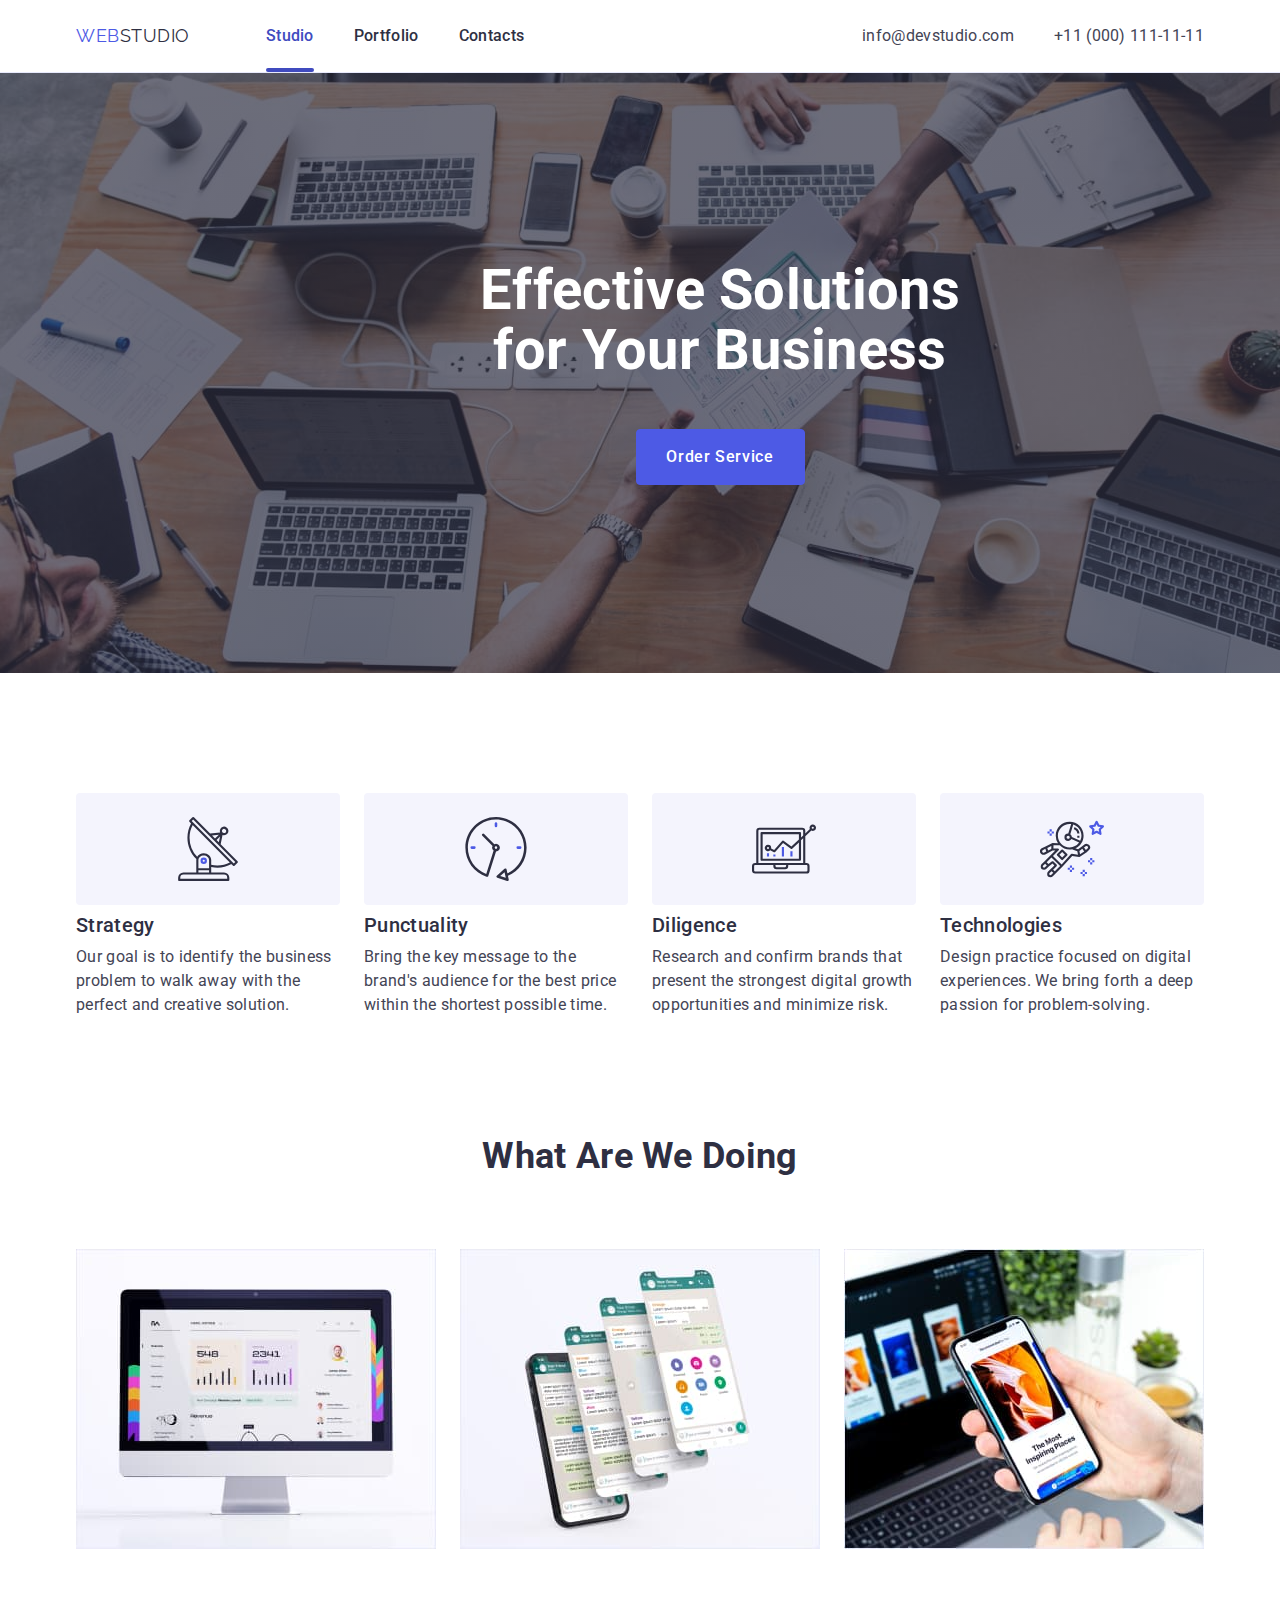
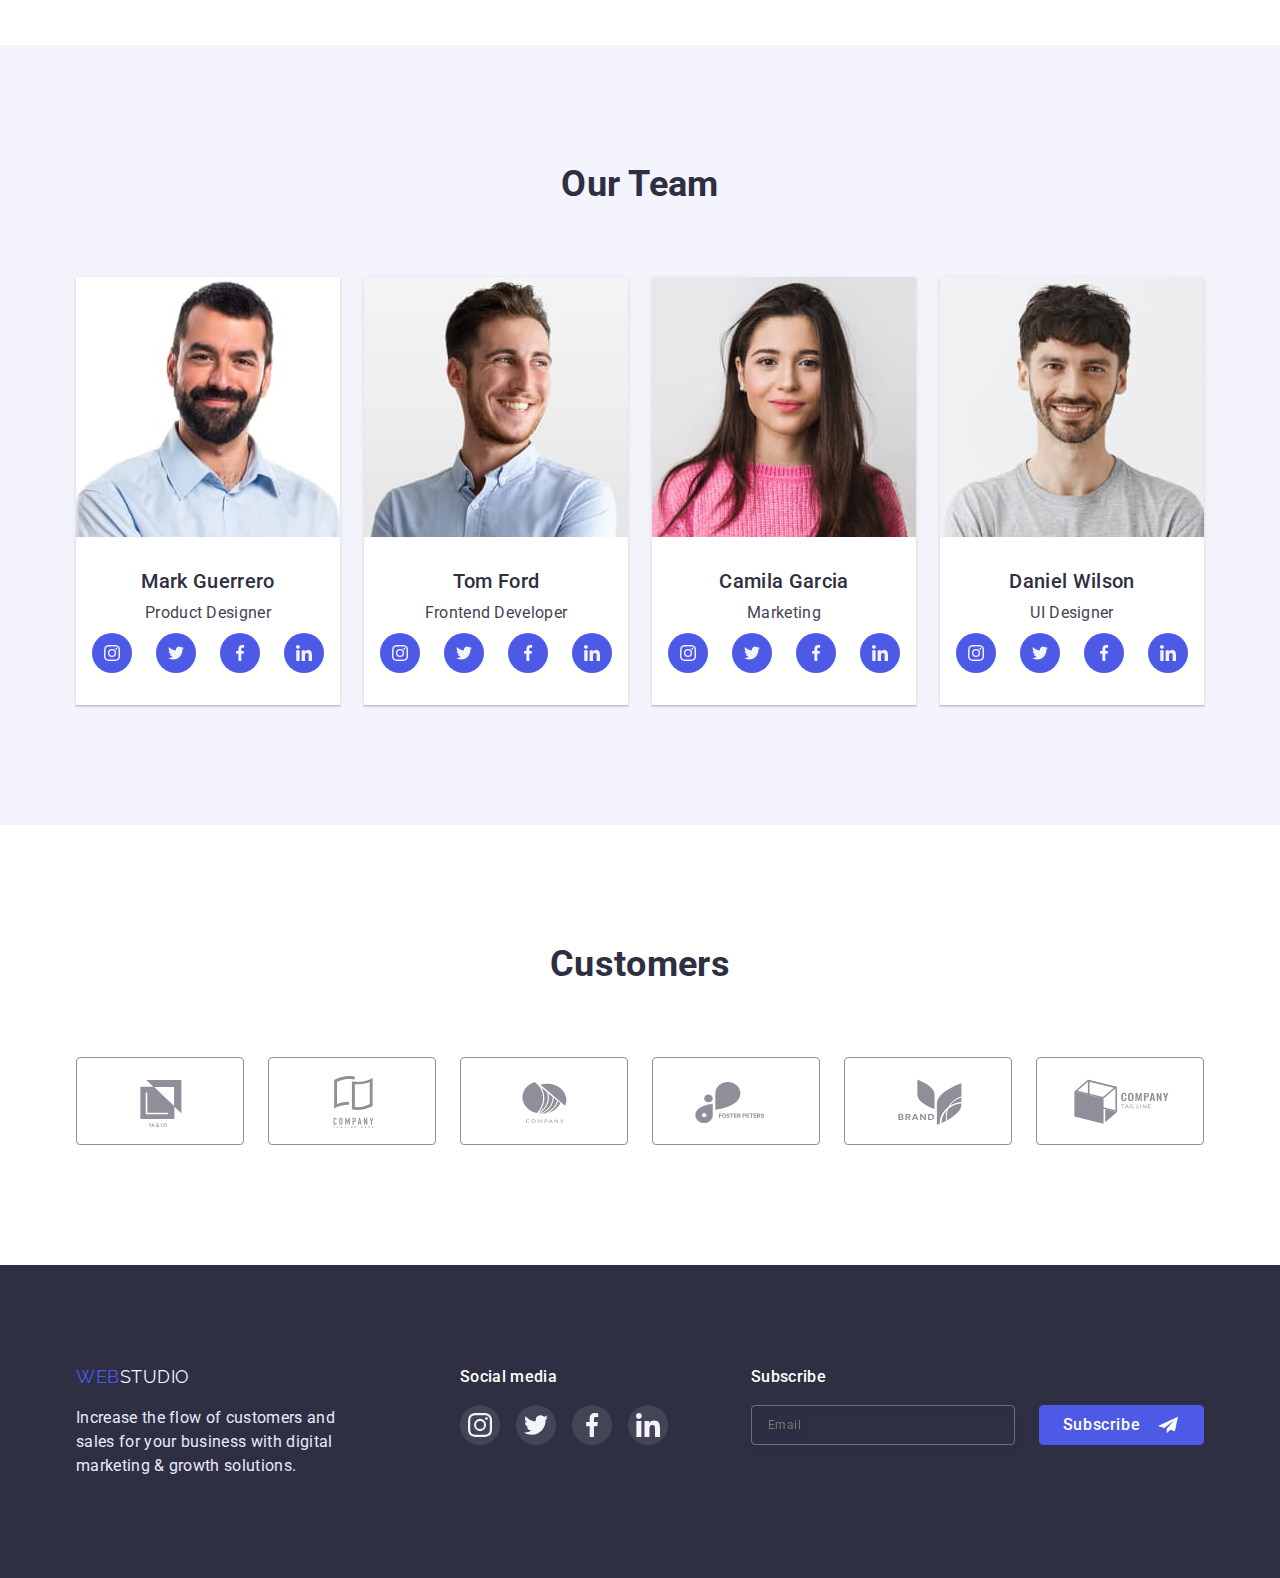
==== commit 042a1941: "added a correction according to the comments" ====
--- a/index.html
+++ b/index.html
@@ -57,13 +57,14 @@
                     </ul>
                 </address>
             </div>
-            <button class="menu-button js-open-menu" type="button" aria-expanded="false" aria-controls="mobile-menu">
+            <button class="menu-button-open js-open-menu" type="button" aria-expanded="false"
+                aria-controls="mobile-menu">
                 <svg class="menu-icon" width="32" height="22">
                     <use href="./images/icons.svg#icon-menu-icon"></use>
                 </svg>
             </button>
         </div>
-        <div class="mobile-menu js-menu-container is-open" id="mobile-menu">
+        <div class="mobile-menu js-menu-container" id="mobile-menu">
             <div class="container mobile-menu-container">
                 <div class="blok-menu">
                     <button class="menu-close-button js-close-menu" type="button">
--- a/css/styles.css
+++ b/css/styles.css
@@ -53,6 +53,7 @@
 }
 
 .container {
+  width: 100%;
   padding: 0px 15px;
 }
 
@@ -130,9 +131,200 @@
   display: none;
 }
 
+@media screen and (max-width: 768px) {
+  .menu-button-open {
+    display: flex;
+    align-items: center;
+
+    background-color: transparent;
+    color: var(--dark-background-color);
+
+    border: none;
+    padding: 0;
+
+    cursor: pointer;
+
+    transition: color 250ms var(--timing-function);
+  }
+
+  .menu-icon {
+    stroke: currentColor;
+  }
+
+  .menu-button-open:is(:hover, :focus) {
+    color: var(--pressed-state-color);
+  }
+
+  .mobile-menu {
+    position: fixed;
+    width: 100%;
+    height: 100%;
+
+    top: 0;
+    left: 0;
+    z-index: 1;
+
+    opacity: 0;
+    visibility: hidden;
+    pointer-events: none;
+
+    background: var(--important-color);
+    box-shadow: 0px 2px 1px rgba(46, 47, 66, 0.08),
+      0px 1px 1px rgba(46, 47, 66, 0.16), 0px 1px 6px rgba(46, 47, 66, 0.08);
+
+    transition: opacity 250ms var(--timing-function),
+      visibility 250ms var(--timing-function);
+  }
+
+  .mobile-menu.is-open {
+    opacity: 1;
+    visibility: visible;
+    pointer-events: initial;
+  }
+
+  .blok-menu {
+    padding-top: 24px;
+  }
+
+  .mobile-menu-container {
+    padding-right: 9px;
+    padding-left: 25px;
+  }
+
+  .mobile-menu > .container {
+    height: 100%;
+
+    display: flex;
+    flex-direction: column;
+    justify-content: space-between;
+    overflow-y: auto;
+  }
+
+  .menu-close-button {
+    width: 24px;
+    height: 24px;
+
+    display: flex;
+    justify-content: center;
+    align-items: center;
+    cursor: pointer;
+
+    margin-left: auto;
+    margin-bottom: 32px;
+
+    border: 1px solid rgba(0, 0, 0, 0.1);
+    border-radius: 50%;
+    background-color: var(--accent-color);
+
+    transition: color 250ms var(--timing-function),
+      background-color 250ms var(--timing-function),
+      fill 250ms var(--timing-function);
+  }
+
+  .menu-close-button:hover,
+  .menu-close-button:focus {
+    color: var(--pressed-state-color);
+    background-color: var(--pressed-state-color);
+    fill: var(--important-color);
+  }
+
+  .mobile-menu-list {
+    margin-bottom: 40px;
+  }
+
+  .mobile-menu-item:not(:last-child) {
+    margin-bottom: 40px;
+  }
+
+  .mobile-menu-link {
+    font-weight: 700;
+    font-size: 36px;
+    line-height: 1.11;
+
+    text-transform: capitalize;
+    color: var(--dark-background-color);
+  }
+
+  .mobile-menu-link:hover,
+  .mobile-menu-link:focus {
+    color: var(--primary-active-color);
+  }
+
+  .mobile-menu-link.link.current {
+    color: var(--pressed-state-color);
+  }
+
+  .mobile-contacts-address {
+    margin-bottom: 48px;
+  }
+
+  .mobile-mail-link {
+    font-weight: 500;
+    font-size: 20px;
+    line-height: 1.2;
+
+    color: var(--primary-text-color);
+  }
+
+  .mobile-tel-link {
+    display: block;
+    font-weight: 700;
+    font-size: 36px;
+    line-height: 1.11;
+    text-transform: capitalize;
+    margin-bottom: 40px;
+
+    color: var(--dark-background-color);
+  }
+
+  .mobile-mail-link,
+  .mobile-tel-link {
+    font-style: normal;
+    transition: color 250ms var(--timing-function);
+  }
+
+  .mobile-contacts .mobile-mail-link:hover,
+  .mobile-contacts .mobile-mail-link:focus,
+  .mobile-contacts .mobile-tel-link:hover,
+  .mobile-contacts .mobile-tel-link:focus {
+    color: var(--primary-active-color);
+  }
+
+  .mobile-soc-list {
+    display: flex;
+    justify-content: center;
+    gap: 56px;
+
+    margin-bottom: 40px;
+  }
+
+  .mobile-soc-item {
+    width: 40px;
+    height: 40px;
+  }
+
+  .mobile-soc-link {
+    width: 100%;
+    height: 100%;
+    border-radius: 50%;
+
+    display: flex;
+    justify-content: center;
+    align-items: center;
+
+    background-color: var(--primary-active-color);
+
+    transition: background-color 250ms var(--timing-function);
+  }
+
+  .mobile-soc-link:is(:hover, :focus) {
+    background-color: var(--pressed-state-color);
+  }
+}
+
 /* =============Hero=============== */
 .hero {
-  width: 428px;
+  width: 100%;
   height: 432px;
 
   background-color: var(--dark-background-color);
@@ -153,7 +345,8 @@
   (min-resolution: 192dpi),
   (min-resolution: 2dppx) {
   .hero {
-    background-image: url(../images/mobile-people-office-2x.jpg);
+    background-image: var(--lin-gradient),
+      url(../images/mobile-people-office-2x.jpg);
   }
 }
 
@@ -163,12 +356,11 @@
 }
 
 .hero-title {
-  max-width: 320px;
   margin-bottom: 72px;
 
   color: var(--important-color);
   font-weight: 700;
-  font-size: 32px;
+  font-size: 28px;
   line-height: 1.11;
 }
 
@@ -234,7 +426,6 @@
 }
 
 .feature-item p {
-  font-weight: 500;
   font-size: 16px;
   line-height: 1.5;
 
@@ -254,7 +445,8 @@
 }
 
 .section-team > .container {
-  width: 294px;
+  width: 100%;
+  padding: 0 15px;
 }
 
 .team-item {
@@ -270,7 +462,7 @@
 
 .team-item .content {
   display: block;
-  max-width: 264px;
+  width: 100%;
   padding-top: 32px;
   padding-bottom: 32px;
   border-radius: 0px 0px 4px 4px;
@@ -278,6 +470,10 @@
   text-align: center;
 }
 
+.team-item .pic {
+  width: 100%;
+}
+
 .team-list .title {
   color: var(--dark-background-color);
   font-weight: 500;
@@ -356,6 +552,7 @@
 
 /* =============Footer=============== */
 .footer {
+  width: 100%;
   padding-top: 96px;
   padding-bottom: 96px;
 
@@ -385,7 +582,7 @@
 }
 
 .footer .footer-text {
-  width: 264px;
+  width: 100%;
   margin-top: 16px;
   text-align: left;
 
@@ -456,7 +653,7 @@
 }
 
 .online-input {
-  width: 398px;
+  width: 100%;
   height: 40px;
   border: 1px solid rgba(255, 255, 255, 0.3);
   border-radius: 4px;
@@ -649,7 +846,7 @@
   left: 50%;
   transform: translate(-50%, -50%) scale(1);
 
-  width: 392px;
+  width: 100%;
   min-height: 576px;
   padding: 72px 24px 24px 24px;
 
--- a/css/mobile.css
+++ b/css/mobile.css
@@ -4,202 +4,34 @@
     margin: 0 auto;
   }
 
-  .section-team > .container {
-    width: 294px;
-  }
-
-  @media screen and (max-width: 768px) {
-    .menu-button {
-      display: flex;
-      align-items: center;
-
-      background-color: transparent;
-      color: var(--dark-background-color);
-
-      border: none;
-      padding: 0;
-
-      cursor: pointer;
-
-      transition: border-color 250ms var(--timing-function);
-    }
-
-    .menu-icon {
-      stroke: currentColor;
-    }
-
-    .menu-button:is(:hover, :focus) {
-      border: 3px solid var(--dark-background-color);
-    }
-
-    .mobile-menu {
-      position: fixed;
-      width: 100%;
-      height: 100%;
-
-      top: 0;
-      left: 0;
-      z-index: 1;
-
-      opacity: 0;
-      visibility: hidden;
-      pointer-events: none;
-
-      background: var(--important-color);
-      box-shadow: 0px 2px 1px rgba(46, 47, 66, 0.08),
-        0px 1px 1px rgba(46, 47, 66, 0.16), 0px 1px 6px rgba(46, 47, 66, 0.08);
-
-      transition: opacity 250ms var(--timing-function),
-        visibility 250ms var(--timing-function);
-    }
-
-    .blok-menu {
-      padding-top: 24px;
-    }
-
-    .mobile-menu-container {
-      padding-right: 9px;
-      padding-left: 25px;
-    }
-
-    .mobile-menu.is-open {
-      opacity: 1;
-      visibility: visible;
-      pointer-events: initial;
-    }
-
-    .mobile-menu > .container {
-      height: 100%;
-
-      display: flex;
-      flex-direction: column;
-      justify-content: space-between;
-      overflow-y: auto;
-    }
-
-    .menu-close-button {
-      width: 24px;
-      height: 24px;
-
-      display: flex;
-      justify-content: center;
-      align-items: center;
-      cursor: pointer;
-
-      margin-left: auto;
-      margin-bottom: 32px;
-
-      border: 1px solid rgba(0, 0, 0, 0.1);
-      border-radius: 50%;
-      background-color: var(--accent-color);
-
-      transition: color 250ms var(--timing-function),
-        background-color 250ms var(--timing-function),
-        fill 250ms var(--timing-function);
-    }
-
-    .menu-close-button:hover,
-    .menu-close-button:focus {
-      color: var(--pressed-state-color);
-      background-color: var(--pressed-state-color);
-      fill: var(--important-color);
-    }
-
-    .mobile-menu-list {
-      margin-bottom: 40px;
-    }
-
-    .mobile-menu-item:not(:last-child) {
-      margin-bottom: 40px;
-    }
-
-    .mobile-menu-link {
-      font-weight: 700;
-      font-size: 36px;
-      line-height: 1.11;
-
-      text-transform: capitalize;
-      color: var(--dark-background-color);
-    }
-
-    .mobile-menu-link:hover,
-    .mobile-menu-link:focus {
-      color: var(--primary-active-color);
-    }
-
-    .mobile-menu-link.link.current {
-      color: var(--pressed-state-color);
-    }
-
-    .mobile-contacts-address {
-      margin-bottom: 48px;
-    }
-
-    .mobile-mail-link {
-      font-weight: 500;
-      font-size: 20px;
-      line-height: 1.2;
-
-      color: var(--primary-text-color);
-    }
-
-    .mobile-tel-link {
-      display: block;
-      font-weight: 700;
-      font-size: 36px;
-      line-height: 1.11;
-      text-transform: capitalize;
-      margin-bottom: 40px;
-
-      color: var(--dark-background-color);
-    }
-
-    .mobile-mail-link,
-    .mobile-tel-link {
-      font-style: normal;
-      transition: color 250ms var(--timing-function);
-    }
-
-    .mobile-contacts .mobile-mail-link:hover,
-    .mobile-contacts .mobile-mail-link:focus,
-    .mobile-contacts .mobile-tel-link:hover,
-    .mobile-contacts .mobile-tel-link:focus {
-      color: var(--primary-active-color);
-    }
-
-    .mobile-soc-list {
-      display: flex;
-      justify-content: center;
-      gap: 56px;
-
-      margin-bottom: 40px;
-    }
-
-    .mobile-soc-item {
-      width: 40px;
-      height: 40px;
-    }
-
-    .mobile-soc-link {
-      width: 100%;
-      height: 100%;
-      border-radius: 50%;
-
-      display: flex;
-      justify-content: center;
-      align-items: center;
-
-      background-color: var(--primary-active-color);
-
-      transition: background-color 250ms var(--timing-function);
-    }
-
-    .mobile-soc-link:is(:hover, :focus) {
-      background-color: var(--pressed-state-color);
-    }
+  .hero {
+    width: 428px;
   }
 
   .hero-title {
     font-size: 36px;
   }
+
+  .team-item .pic {
+    width: 264px;
+  }
+  .team-item .content {
+    max-width: 264px;
+  }
+
+  .section-team > .container {
+    width: 294px;
+  }
+
+  .footer .footer-text {
+    width: 264px;
+  }
+
+  .online-input {
+    width: 398px;
+  }
+
+  .modal {
+    width: 392px;
+  }
 }
--- a/css/tablet.css
+++ b/css/tablet.css
@@ -1,11 +1,6 @@
 @media screen and (min-width: 768px) {
   .container {
     width: 766px;
-  }
-
-  .header-container {
-    display: flex;
-    align-items: center;
   }
 
   .header-navigation {
@@ -62,8 +57,10 @@
   .tel-link {
     font-style: normal;
     font-weight: 400;
-    font-size: 16px;
-    line-height: 1.5;
+    font-size: 12px;
+    line-height: 1.17;
+    letter-spacing: 0.04em;
+
     padding-top: 24px;
     padding-bottom: 24px;
 
@@ -92,7 +89,7 @@
     margin-right: 76px;
   }
 
-  .menu-button {
+  .menu-button-open {
     display: none;
   }
 
@@ -114,7 +111,8 @@
     (min-resolution: 192dpi),
     (min-resolution: 2dppx) {
     .hero {
-      background-image: url(../images/tablet-people-office-2x.jpg);
+      background-image: var(--lin-gradient),
+        url(../images/tablet-people-office-2x.jpg);
     }
   }
 
--- a/css/desktop.css
+++ b/css/desktop.css
@@ -6,6 +6,13 @@
   .contacts-navigation {
     display: flex;
     gap: 40px;
+  }
+
+  .mail-link,
+  .tel-link {
+    font-size: 16px;
+    line-height: 1.5;
+    letter-spacing: 0.02em;
   }
 
   .header-container {
@@ -28,7 +35,7 @@
     (min-resolution: 192dpi),
     (min-resolution: 2dppx) {
     .hero {
-      background-image: url(../images/people-office-2x.jpg);
+      background-image: var(--lin-gradient), url(../images/people-office-2x.jpg);
     }
   }
 
@@ -106,6 +113,12 @@
     padding-bottom: 120px;
   }
 
+  .feature-item h3 {
+    text-align: left;
+
+    color: var(--dark-background-color);
+  }
+
   .team-item {
     width: calc((100% - 72px) / 4);
     margin-right: 24px;
